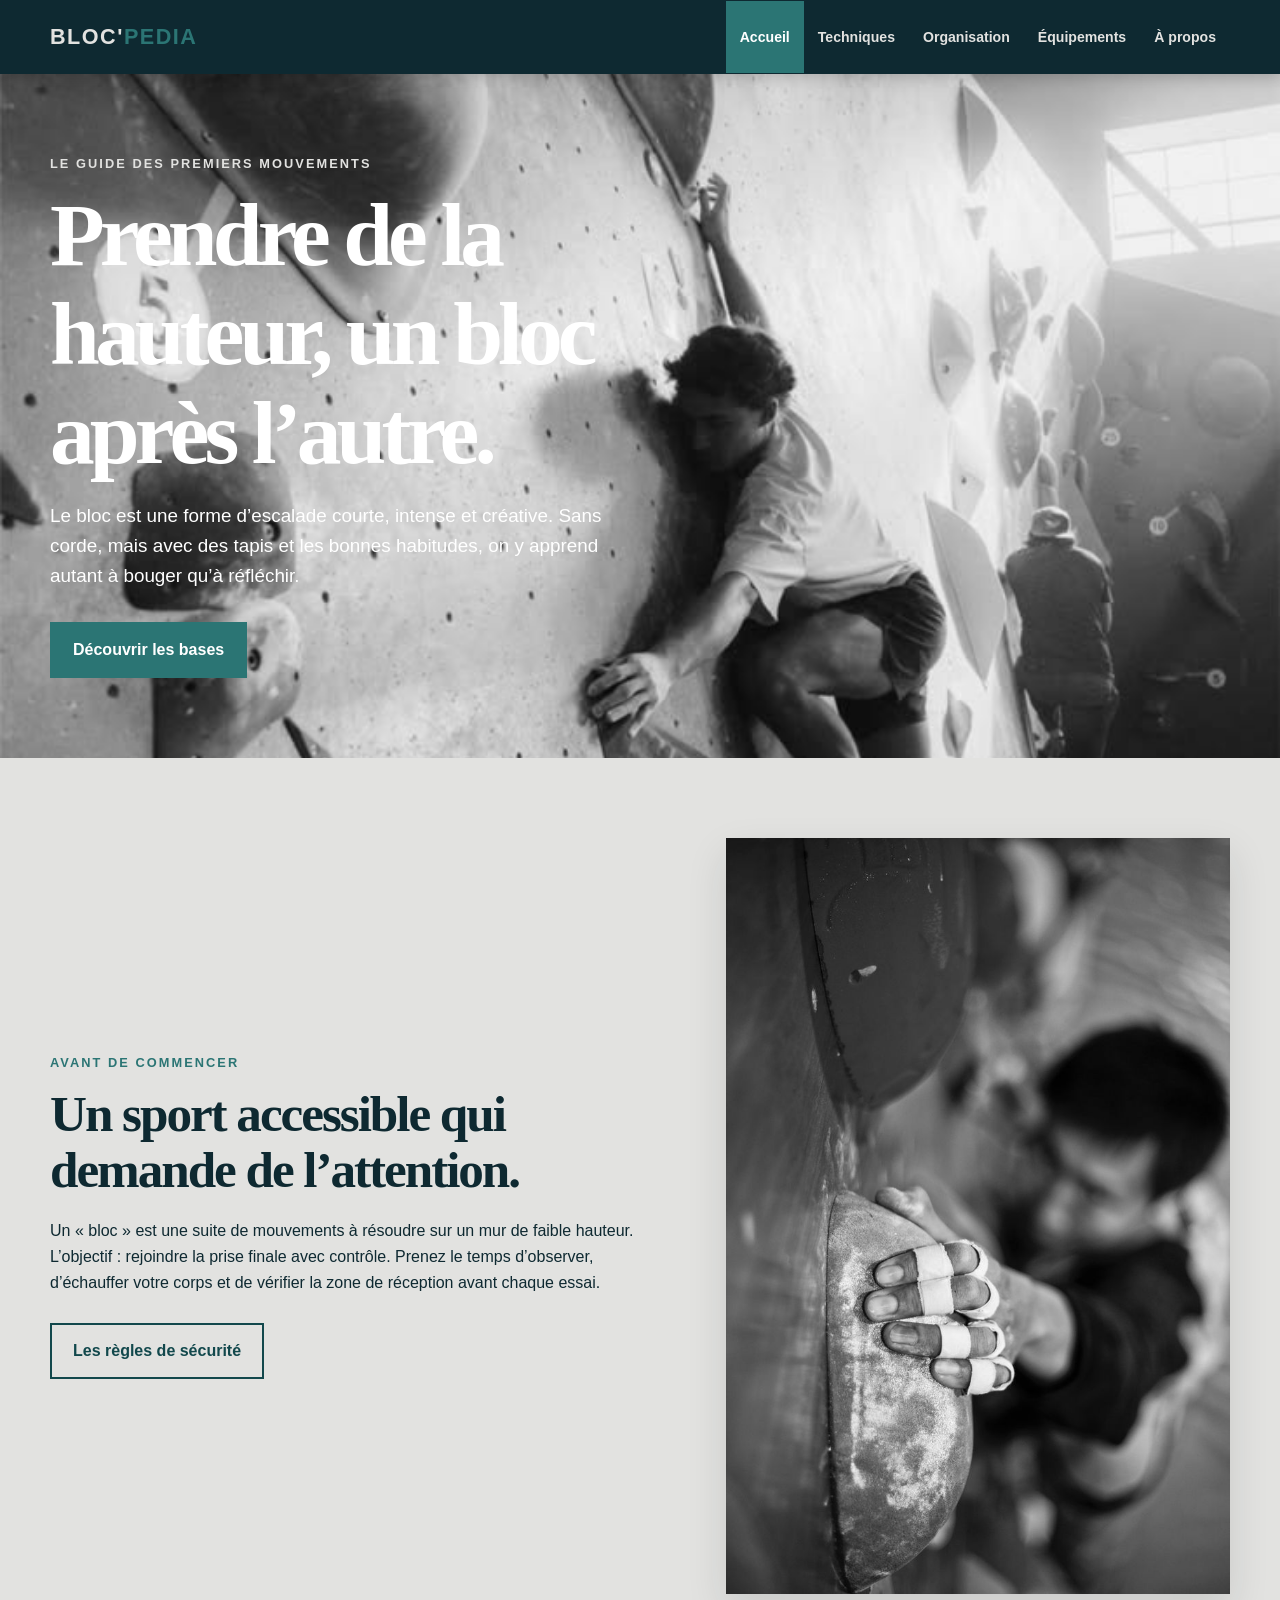
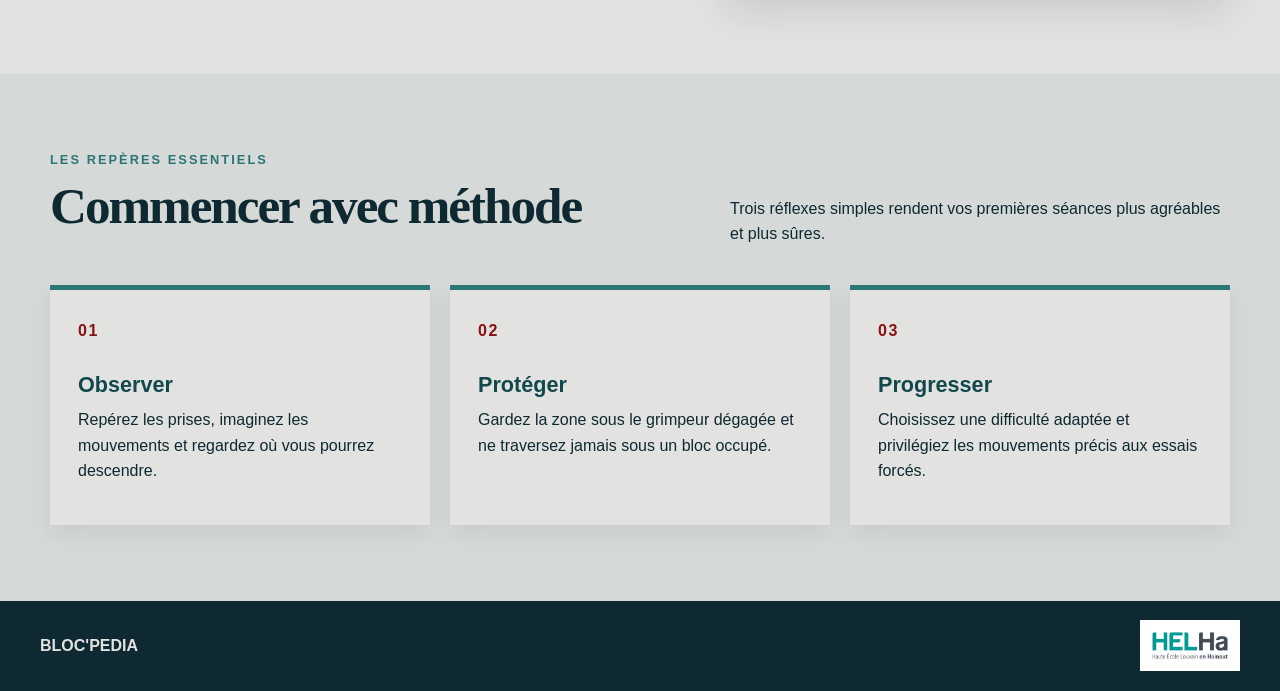
==== index.html @ 834bd55e "Nouveau dossier principal" ====
<!DOCTYPE html>
<html lang="fr">
<head>
    <meta charset="UTF-8">
    <meta name="viewport" content="width=device-width, initial-scale=1.0">
    <link rel="stylesheet" href="style.css">
    <script src="script.js" defer></script>
    <title>BLOC'PEDIA — Accueil</title>
</head>
<body>

    <header class="site-header">
        
        <div class="header-inner">

            <a class="brand" href="index.html">BLOC'<span>PEDIA</span></a>

            <button class="menu-toggle" type="button" aria-label="Ouvrir le menu" aria-expanded="false">Menu</button>

            <nav class="nav" aria-label="Navigation">

                <ul>
                    <li><a href="index.html" aria-current="page">Accueil</a></li>
                    <li><a href="techniques.html">Techniques</a></li>
                    <li><a href="organisation.html">Organisation</a></li>
                    <li><a href="equipements.html">Équipements</a></li>
                    <li><a href="a-propos.html">À propos</a></li>
                </ul>
            </nav>
        </div>
    </header>
    <main>
        <!-- Présentation principale -->
        <section class="hero">
            <div class="hero-content">
                <p class="en-tete">Le guide des premiers mouvements</p>
                <h1>Prendre de la hauteur, un bloc après l’autre.</h1>
                <p>Le bloc est une forme d’escalade courte, intense et créative. Sans corde, mais avec des tapis et les bonnes habitudes, on y apprend autant à bouger qu’à réfléchir.</p>
                <a class="button" href="techniques.html">Découvrir les bases</a>
            </div>
        </section>

        <!-- Introduction -->
        <section class="intro-grid">
            <div>
                <p class="en-tete">Avant de commencer</p>
                <h2>Un sport accessible qui demande de l’attention.</h2>
                <p>Un « bloc » est une suite de mouvements à résoudre sur un mur de faible hauteur. L’objectif : rejoindre la prise finale avec contrôle. Prenez le temps d’observer, d’échauffer votre corps et de vérifier la zone de réception avant chaque essai.</p>
                <a class="button alt" href="a-propos.html#securite">Les règles de sécurité</a>
            </div>
            <div class="image-frame">
                <img src="image/prise.jpg" alt="Prises colorées sur un mur d'escalade">
            </div>
        </section>

        <!-- Repères essentiels -->
        <section class="feature-section">
            <div class="section-heading">
                <div>
                    <p class="en-tete">Les repères essentiels</p>
                    <h2>Commencer avec méthode</h2>
                </div>
                <p>Trois réflexes simples rendent vos premières séances plus agréables et plus sûres.</p>
            </div>

            <div class="cards">
                <article class="card">
                    <span class="card-number">01</span>
                    <h3>Observer</h3>
                    <p>Repérez les prises, imaginez les mouvements et regardez où vous pourrez descendre.</p>
                </article>
                <article class="card">
                    <span class="card-number">02</span>
                    <h3>Protéger</h3>
                    <p>Gardez la zone sous le grimpeur dégagée et ne traversez jamais sous un bloc occupé.</p>
                </article>
                <article class="card">
                    <span class="card-number">03</span>
                    <h3>Progresser</h3>
                    <p>Choisissez une difficulté adaptée et privilégiez les mouvements précis aux essais forcés.</p>
                </article>
            </div>
        </section>
    </main>

    <footer class="footer">
        <div class="footer-interieur">
            <p><strong>BLOC'PEDIA</strong></p>
            <img class="footer-img" src="image/HELHa_logo.jpg">
        </div>
    </footer>
</body>
</html>
---- style.css ----
/* ========================================
   1. VARIABLES
======================================== */

:root {
    --bleu-petrol: #0E2931;
    --vert-canard: #12484C;
    --turquoise: #2B7574;
    --rouge-bordeaux: #861211;
    --gris-perle: #E2E2E0;
    --shadow: 0 16px 38px rgba(25, 31, 35, .12);
}


/* ========================================
   2. RÈGLES GÉNÉRALES
======================================== */

* {
    box-sizing: border-box;
}

html {
    scroll-behavior: smooth;
}

body {
    margin: 0;
    color: var(--bleu-petrol);
    background: var(--gris-perle);
    font: 16px/1.6 Arial, Helvetica, sans-serif;
}

img {
    max-width: 100%;
    display: block;
}

a {
    color: inherit;
}

h1,
h2,
h3 {
    line-height: 1.1;
}


/* ========================================
   3. EN-TÊTE ET NAVIGATION
======================================== */

.site-header {
    position: sticky;
    top: 0;
    z-index: 20;
    color: var(--gris-perle);
    background: var(--bleu-petrol);
    box-shadow: 0 3px 14px rgba(0, 0, 0, .18);
}

.header-inner {
    width: min(1180px, calc(100% - 48px));
    min-height: 74px;
    margin: auto;
    display: flex;
    align-items: center;
    justify-content: space-between;
    gap: 24px;
}

.brand {
    color: var(--gris-perle);
    text-decoration: none;
    font-size: 1.35rem;
    font-weight: 900;
    letter-spacing: .07em;
    white-space: nowrap;
}

.brand span {
    color: var(--turquoise);
}

.menu-toggle {
    display: none;
    color: var(--gris-perle);
    background: transparent;
    border: 1px solid var(--gris-perle);
    border-radius: 6px;
    padding: 8px 12px;
    font: inherit;
}

.nav ul {
    margin: 0;
    padding: 0;
    display: flex;
    list-style: none;
}

.nav a {
    display: block;
    padding: 25px 14px;
    color: var(--gris-perle);
    text-decoration: none;
    font-size: .88rem;
    font-weight: bold;
    transition: background .3s ease;
}

.nav a:hover,
.nav a[aria-current="page"] {
    color: white;
    background: var(--turquoise);
}


/* ========================================
   4. PAGE D'ACCUEIL
======================================== */

.hero {
    min-height: 610px;
    color: white;
    background: url('image/fond mur_bloc.jpg') center 44% / cover;
    display: grid;
    align-items: center;
}

.hero-content {
    width: min(1180px, calc(100% - 48px));
    margin: auto;
    padding: 80px 0;
}

.en-tete {
    margin: 0 0 12px;
    color: var(--turquoise);
    font-size: .8rem;
    font-weight: 800;
    letter-spacing: .16em;
    text-transform: uppercase;
}

.hero .en-tete {
    color: var(--gris-perle);
}

.hero h1 {
    max-width: 700px;
    margin: 0;
    font-family: Georgia, 'Times New Roman', serif;
    font-size: clamp(3rem, 7vw, 6.3rem);
    letter-spacing: -.055em;
}

.hero p:not(.en-tete) {
    max-width: 600px;
    font-size: 1.18rem;
}

.button {
    display: inline-block;
    margin-top: 12px;
    padding: 13px 21px;
    border: 2px solid var(--turquoise);
    background: var(--turquoise);
    color: white;
    text-decoration: none;
    font-weight: 800;
    transition: .2s ease;
}

.button:hover {
    background: transparent;
    transform: translateY(-2px);
}

.button.alt {
    background: transparent;
    color: var(--vert-canard);
    border-color: var(--vert-canard);
}

.button.alt:hover {
    background: var(--vert-canard);
    color: white;
}

.intro-grid {
    width: min(1180px, calc(100% - 48px));
    margin: 80px auto;
    display: grid;
    grid-template-columns: 1.1fr .9fr;
    gap: 60px;
    align-items: center;
}

.intro-grid h2, .section-heading h2, .content h2 {
    margin: 0 0 20px;
    font-family: Georgia, 'Times New Roman', serif;
    font-size: clamp(2.1rem, 4vw, 3.5rem);
    letter-spacing: -.04em;
}

.image-frame {
    min-height: 390px;
    overflow: hidden;
    box-shadow: var(--shadow);
}

.image-frame img {
    width: 100%;
    height: 100%;
    object-fit: cover;
}

.feature-section {
    padding: 76px 0;
    background: #d5d9d7;
}

.section-heading {
    width: min(1180px, calc(100% - 48px));
    margin: 0 auto 30px;
    display: flex;
    align-items: end;
    justify-content: space-between;
    gap: 24px;
}

.section-heading p {
    max-width: 500px;
    margin: 0 0 8px;
}

.cards {
    width: min(1180px, calc(100% - 48px));
    margin: auto;
    display: grid;
    grid-template-columns: repeat(3, 1fr);
    gap: 20px;
}

.card {
    min-height: 240px;
    padding: 28px;
    background: var(--gris-perle);
    border-top: 5px solid var(--turquoise);
    box-shadow: 0 8px 20px rgba(31, 35, 36, .07);
}

.card-number {
    color: var(--rouge-bordeaux);
    font-weight: 900;
    letter-spacing: .1em;
}

.card h3 {
    margin: 30px 0 10px;
    color: var(--vert-canard);
    font-size: 1.35rem;
}

.card p {
    margin: 0;
}


/* ========================================
   5. PAGES SECONDAIRES
======================================== */

.page-intro,
.content {
    width: min(1180px, calc(100% - 48px));
    margin: auto;
}

.page-intro {
    padding: 72px 0 42px;
    text-align: center;
}

.page-intro h1 {
    margin: 0;
    color: var(--bleu-petrol);
    font-family: Georgia, 'Times New Roman', serif;
    font-size: clamp(3rem, 7vw, 5.5rem);
    letter-spacing: -.055em;
}

.content {
    padding-bottom: 80px;
}

.split {
    display: grid;
    grid-template-columns: 1fr 1fr;
    gap: 42px;
    align-items: start;
    margin: 30px 0 70px;
}

.split-media {
    min-height: 420px;
    overflow: hidden;
    box-shadow: var(--shadow);
}

.split-media img {
    width: 100%;
    height: 100%;
    object-fit: cover;
}

.split-text {
    padding: 12px 0;
}

.split-text h2 {
    color: var(--vert-canard);
    font-size: 2.5rem;
}

.notice {
    padding: 22px 24px;
    border-left: 5px solid var(--rouge-bordeaux);
    background: #d5d9d7;
}


/* ========================================
   6. ÉQUIPEMENTS
======================================== */

.equipment-grid {
    display: grid;
    grid-template-columns: repeat(2, 1fr);
    gap: 26px;
}

.equipment-card {
    overflow: hidden;
    background: var(--gris-perle);
    border: 1px solid rgba(18, 72, 76, .2);
    box-shadow: var(--shadow);
}

.equipment-card img {
    width: 100%;
    height: 290px;
    object-fit: cover;
}

.equipment-card div {
    padding: 22px;
}

.equipment-card h2 {
    margin: 0 0 10px;
    color: var(--vert-canard);
    font-size: 1.85rem;
}

.equipment-card p {
    margin: 0;
}


/* ========================================
   7. topic
======================================== */

.tech-grille {
    display: grid;
    grid-template-columns: repeat(2, 1fr);
    gap: 24px;
    margin-bottom: 70px;
}

.tech {
    padding: 30px;
    background: var(--gris-perle);
    border: 2px solid var(--vert-canard);
    border-radius: 8px;
    transition: box-shadow .3s ease;
}

.tech h2 {
    margin: 0 0 20px;
    color: var(--vert-canard);
    font-family: Georgia, 'Times New Roman', serif;
    font-size: 30px;
}

.tech:hover {
    box-shadow: 0 0 50px var(--vert-canard)
}

.tech ul {
    padding-left: 20px;
}


/* ========================================
   8. TABLEAU DES COTATIONS
======================================== */

.graduations {
    width: 100%;
    margin-top: 20px;
    border-collapse: collapse;
    background: var(--gris-perle);
}

.graduations th,
.graduations td {
    padding: 14px;
    text-align: left;
    border-bottom: 1px solid var(--turquoise);
}

.graduations th {
    background: var(--bleu-petrol);
    color: var(--gris-perle);
}

.cotations h2 {
    color: var(--vert-canard);
}


/* ========================================
   9. LIENS EXTERNES ET SÉCURITÉ
======================================== */

.external-list {
    display: grid;
    gap: 18px;
    padding: 0;
    list-style: none;
}

.external-list a {
    display: block;
    padding: 24px;
    border: 1px solid var(--vert-canard);
    background: var(--gris-perle);
    color: var(--vert-canard);
    text-decoration: none;
    font-weight: 800;
    transition: .2s ease;
}

.external-list a:hover {
    color: white;
    background: var(--turquoise);
}

.checklist {
    columns: 2;
    padding-left: 20px;
}

.security-section h2 {
    color: var(--vert-canard);
}


/* ========================================
   10. PIED DE PAGE
======================================== */

.footer {
    color: var(--gris-perle);
    background: var(--bleu-petrol);
}

.footer-interieur {
    width: 1200px;;
    min-height: 90px;
    margin: auto;
    display: flex;
    justify-content: space-between;
    align-items: center;
}

.footer-img {
    width: 100px;

}


/* ========================================
   11. RESPONSIVE : TABLETTES ET MOBILES
======================================== */

@media screen and (max-width: 780px) {
    .header-inner {
        width:35px;
        min-height: 65px;
        flex-wrap: wrap;
        padding: 0;
    }

    .menu-toggle {
        display: block;
    }

    .nav {
        display: none;
        width: 100%;
    }

    .nav.open {
        display: block;
    }

    .nav ul {
        display: block;
        padding-bottom: 10px;
    }

    .nav a {
        padding: 11px;
    }

    .hero {
        min-height: 560px;
    }

    .hero-content, .page-intro, .content, .footer-inner, .intro-grid, .section-heading, .cards {
        width: 1200px;
    }

    .intro-grid, .split, .equipment-grid, .tech-grille, .cards {
        grid-template-columns: 1fr;
        gap: 22px;
    }

    .intro-grid {
        margin: 54px;
    }

    .section-heading {
        display: block;
    }

    .checklist {
        columns: 1;
    }

}
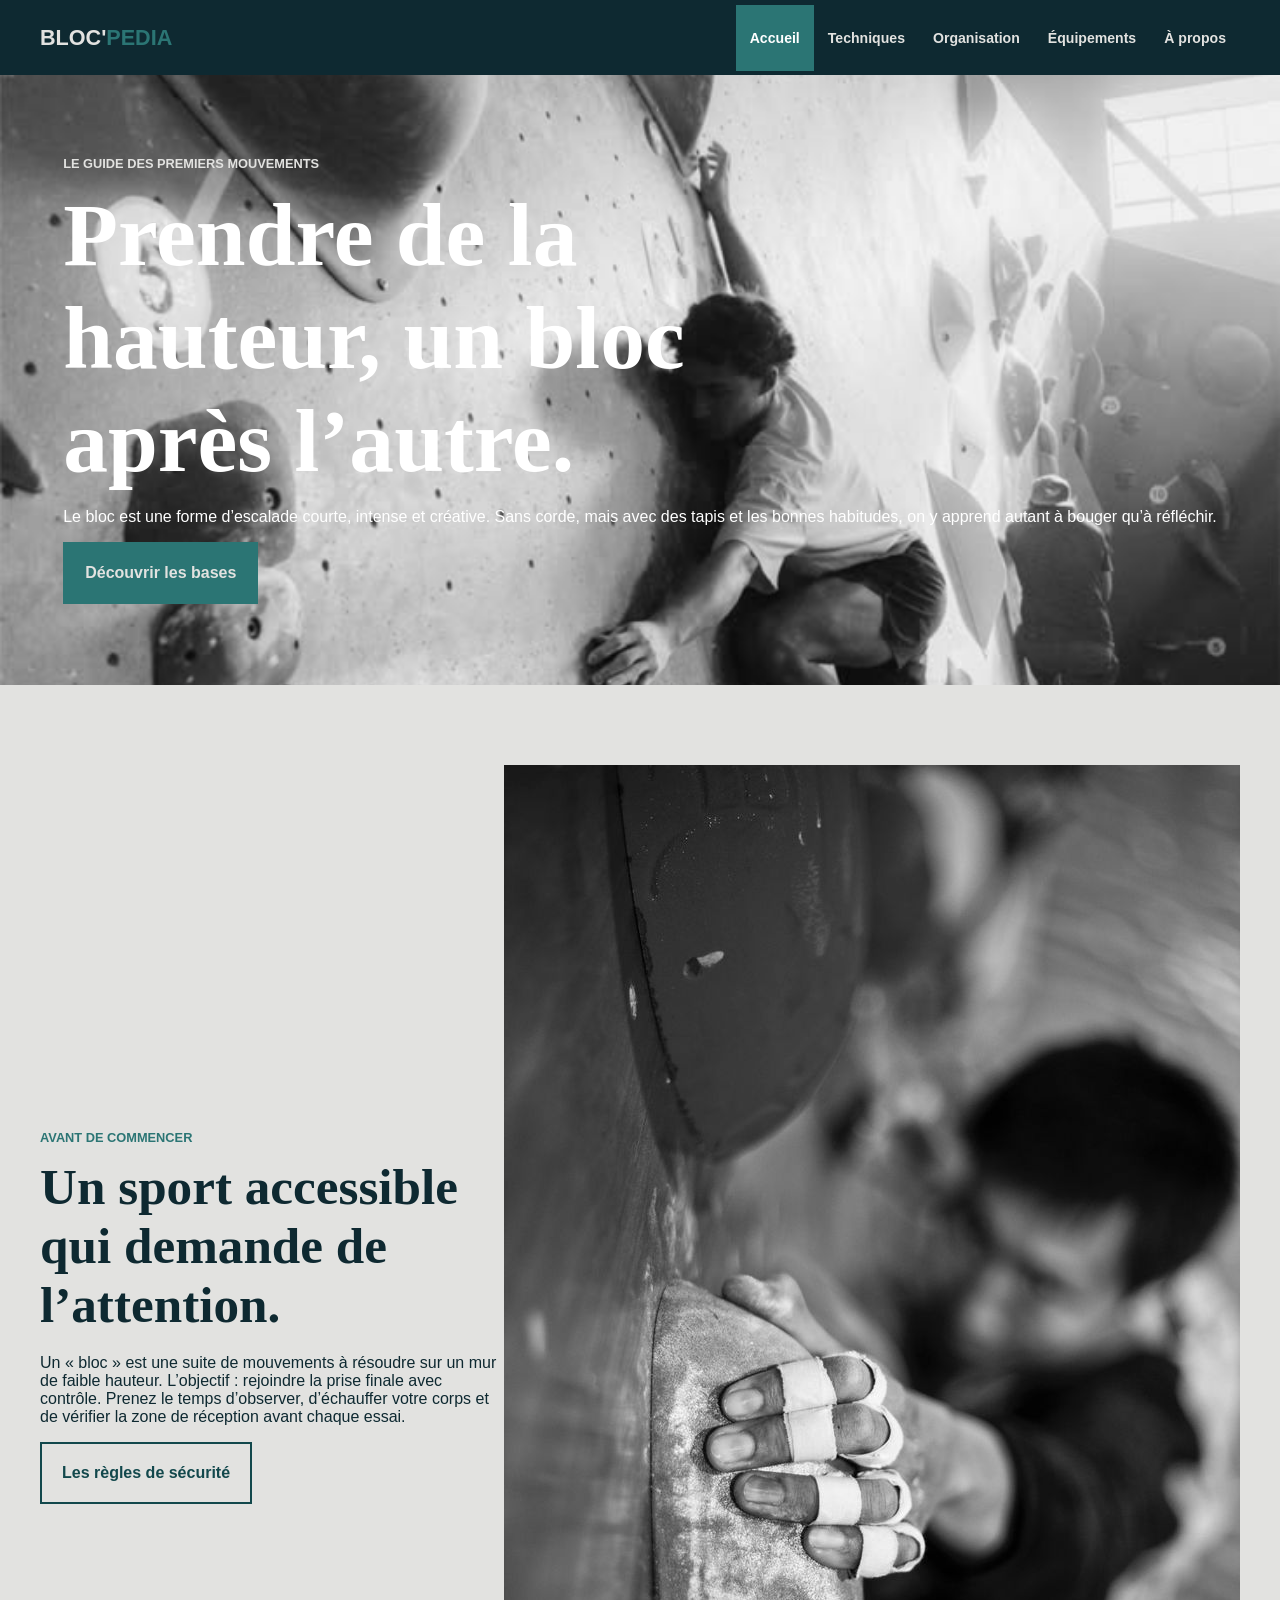
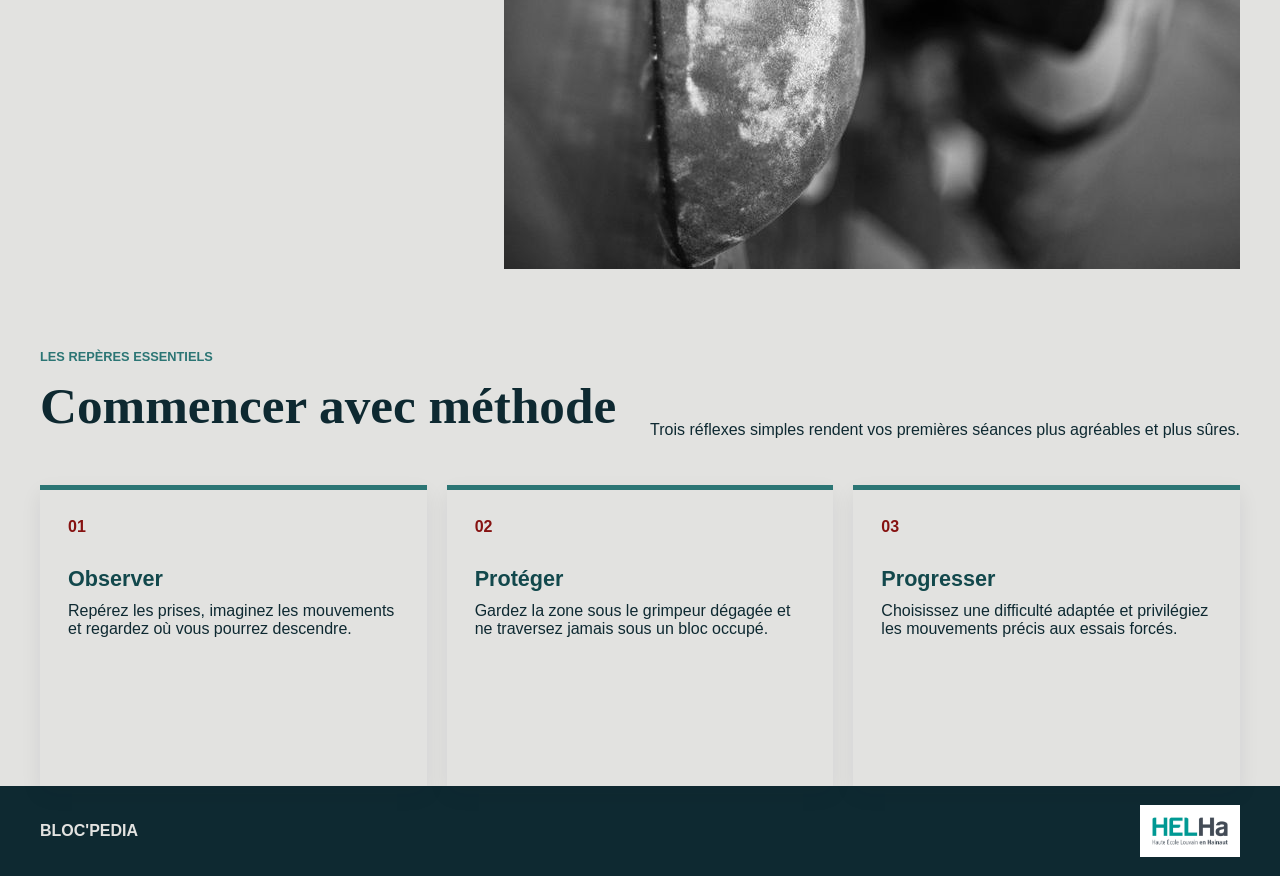
==== commit 6e3e8a2a: "16-11 soir" ====
--- a/index.html
+++ b/index.html
@@ -9,9 +9,9 @@
 </head>
 <body>
 
-    <header class="site-header">
+    <header class="header">
         
-        <div class="header-inner">
+        <div class="header-in">
 
             <a class="brand" href="index.html">BLOC'<span>PEDIA</span></a>
 
@@ -48,13 +48,13 @@
                 <p>Un « bloc » est une suite de mouvements à résoudre sur un mur de faible hauteur. L’objectif : rejoindre la prise finale avec contrôle. Prenez le temps d’observer, d’échauffer votre corps et de vérifier la zone de réception avant chaque essai.</p>
                 <a class="button alt" href="a-propos.html#securite">Les règles de sécurité</a>
             </div>
-            <div class="image-frame">
-                <img src="image/prise.jpg" alt="Prises colorées sur un mur d'escalade">
-            </div>
+
+            <img src="image/prise.jpg" alt="Prises colorées sur un mur d'escalade">
+
         </section>
 
         <!-- Repères essentiels -->
-        <section class="feature-section">
+        <section>
             <div class="section-heading">
                 <div>
                     <p class="en-tete">Les repères essentiels</p>
@@ -84,7 +84,7 @@
     </main>
 
     <footer class="footer">
-        <div class="footer-interieur">
+        <div class="footer-in">
             <p><strong>BLOC'PEDIA</strong></p>
             <img class="footer-img" src="image/HELHa_logo.jpg">
         </div>
--- a/style.css
+++ b/style.css
@@ -15,59 +15,30 @@
 /* ========================================
    2. RÈGLES GÉNÉRALES
 ======================================== */
-
-* {
-    box-sizing: border-box;
-}
-
-html {
-    scroll-behavior: smooth;
-}
-
 body {
     margin: 0;
     color: var(--bleu-petrol);
     background: var(--gris-perle);
-    font: 16px/1.6 Arial, Helvetica, sans-serif;
-}
-
-img {
-    max-width: 100%;
-    display: block;
-}
-
-a {
-    color: inherit;
-}
-
-h1,
-h2,
-h3 {
-    line-height: 1.1;
-}
-
+    font: 16px Arial, Helvetica, sans-serif;
+}
 
 /* ========================================
    3. EN-TÊTE ET NAVIGATION
 ======================================== */
 
-.site-header {
+.header {
+    background: var(--bleu-petrol);
     position: sticky;
     top: 0;
-    z-index: 20;
-    color: var(--gris-perle);
-    background: var(--bleu-petrol);
-    box-shadow: 0 3px 14px rgba(0, 0, 0, .18);
-}
-
-.header-inner {
-    width: min(1180px, calc(100% - 48px));
-    min-height: 74px;
-    margin: auto;
+}
+
+.header-in {
+    max-width: 1200px;
+    margin-inline: auto;
+    min-height: 75px;
     display: flex;
     align-items: center;
     justify-content: space-between;
-    gap: 24px;
 }
 
 .brand {
@@ -75,7 +46,6 @@
     text-decoration: none;
     font-size: 1.35rem;
     font-weight: 900;
-    letter-spacing: .07em;
     white-space: nowrap;
 }
 
@@ -130,7 +100,8 @@
 }
 
 .hero-content {
-    width: min(1180px, calc(100% - 48px));
+    max-width: 1200px;
+    margin-inline: auto;
     margin: auto;
     padding: 80px 0;
 }
@@ -140,7 +111,6 @@
     color: var(--turquoise);
     font-size: .8rem;
     font-weight: 800;
-    letter-spacing: .16em;
     text-transform: uppercase;
 }
 
@@ -153,24 +123,17 @@
     margin: 0;
     font-family: Georgia, 'Times New Roman', serif;
     font-size: clamp(3rem, 7vw, 6.3rem);
-    letter-spacing: -.055em;
-}
-
-.hero p:not(.en-tete) {
-    max-width: 600px;
-    font-size: 1.18rem;
 }
 
 .button {
     display: inline-block;
-    margin-top: 12px;
-    padding: 13px 21px;
+    padding: 20px;
     border: 2px solid var(--turquoise);
     background: var(--turquoise);
-    color: white;
-    text-decoration: none;
+    color: var(--gris-perle);
+    text-decoration: none ;
     font-weight: 800;
-    transition: .2s ease;
+    transition: 0.5s;
 }
 
 .button:hover {
@@ -186,15 +149,14 @@
 
 .button.alt:hover {
     background: var(--vert-canard);
-    color: white;
+    color: var(--gris-perle);
 }
 
 .intro-grid {
-    width: min(1180px, calc(100% - 48px));
+    max-width: 1200px;
     margin: 80px auto;
     display: grid;
-    grid-template-columns: 1.1fr .9fr;
-    gap: 60px;
+    grid-template-columns:auto auto;
     align-items: center;
 }
 
@@ -202,28 +164,11 @@
     margin: 0 0 20px;
     font-family: Georgia, 'Times New Roman', serif;
     font-size: clamp(2.1rem, 4vw, 3.5rem);
-    letter-spacing: -.04em;
-}
-
-.image-frame {
-    min-height: 390px;
-    overflow: hidden;
-    box-shadow: var(--shadow);
-}
-
-.image-frame img {
-    width: 100%;
-    height: 100%;
-    object-fit: cover;
-}
-
-.feature-section {
-    padding: 76px 0;
-    background: #d5d9d7;
 }
 
 .section-heading {
-    width: min(1180px, calc(100% - 48px));
+    max-width: 1200px;
+    margin-inline: auto;
     margin: 0 auto 30px;
     display: flex;
     align-items: end;
@@ -231,13 +176,9 @@
     gap: 24px;
 }
 
-.section-heading p {
-    max-width: 500px;
-    margin: 0 0 8px;
-}
-
 .cards {
-    width: min(1180px, calc(100% - 48px));
+    max-width: 1200px;
+    margin-inline: auto;
     margin: auto;
     display: grid;
     grid-template-columns: repeat(3, 1fr);
@@ -255,7 +196,6 @@
 .card-number {
     color: var(--rouge-bordeaux);
     font-weight: 900;
-    letter-spacing: .1em;
 }
 
 .card h3 {
@@ -273,9 +213,9 @@
    5. PAGES SECONDAIRES
 ======================================== */
 
-.page-intro,
-.content {
-    width: min(1180px, calc(100% - 48px));
+.page-intro, .content {
+    max-width: 1200px;
+    margin-inline: auto;
     margin: auto;
 }
 
@@ -289,7 +229,6 @@
     color: var(--bleu-petrol);
     font-family: Georgia, 'Times New Roman', serif;
     font-size: clamp(3rem, 7vw, 5.5rem);
-    letter-spacing: -.055em;
 }
 
 .content {
@@ -374,7 +313,7 @@
    7. topic
 ======================================== */
 
-.tech-grille {
+.tech-grid {
     display: grid;
     grid-template-columns: repeat(2, 1fr);
     gap: 24px;
@@ -437,14 +376,14 @@
    9. LIENS EXTERNES ET SÉCURITÉ
 ======================================== */
 
-.external-list {
+.externe-list {
     display: grid;
     gap: 18px;
     padding: 0;
     list-style: none;
 }
 
-.external-list a {
+.externe-list a {
     display: block;
     padding: 24px;
     border: 1px solid var(--vert-canard);
@@ -455,7 +394,7 @@
     transition: .2s ease;
 }
 
-.external-list a:hover {
+.externe-list a:hover {
     color: white;
     background: var(--turquoise);
 }
@@ -479,7 +418,7 @@
     background: var(--bleu-petrol);
 }
 
-.footer-interieur {
+.footer-in {
     width: 1200px;;
     min-height: 90px;
     margin: auto;
@@ -499,7 +438,7 @@
 ======================================== */
 
 @media screen and (max-width: 780px) {
-    .header-inner {
+    .header-in {
         width:35px;
         min-height: 65px;
         flex-wrap: wrap;
@@ -536,7 +475,7 @@
         width: 1200px;
     }
 
-    .intro-grid, .split, .equipment-grid, .tech-grille, .cards {
+    .intro-grid, .split, .equipment-grid, .tech-grid, .cards {
         grid-template-columns: 1fr;
         gap: 22px;
     }
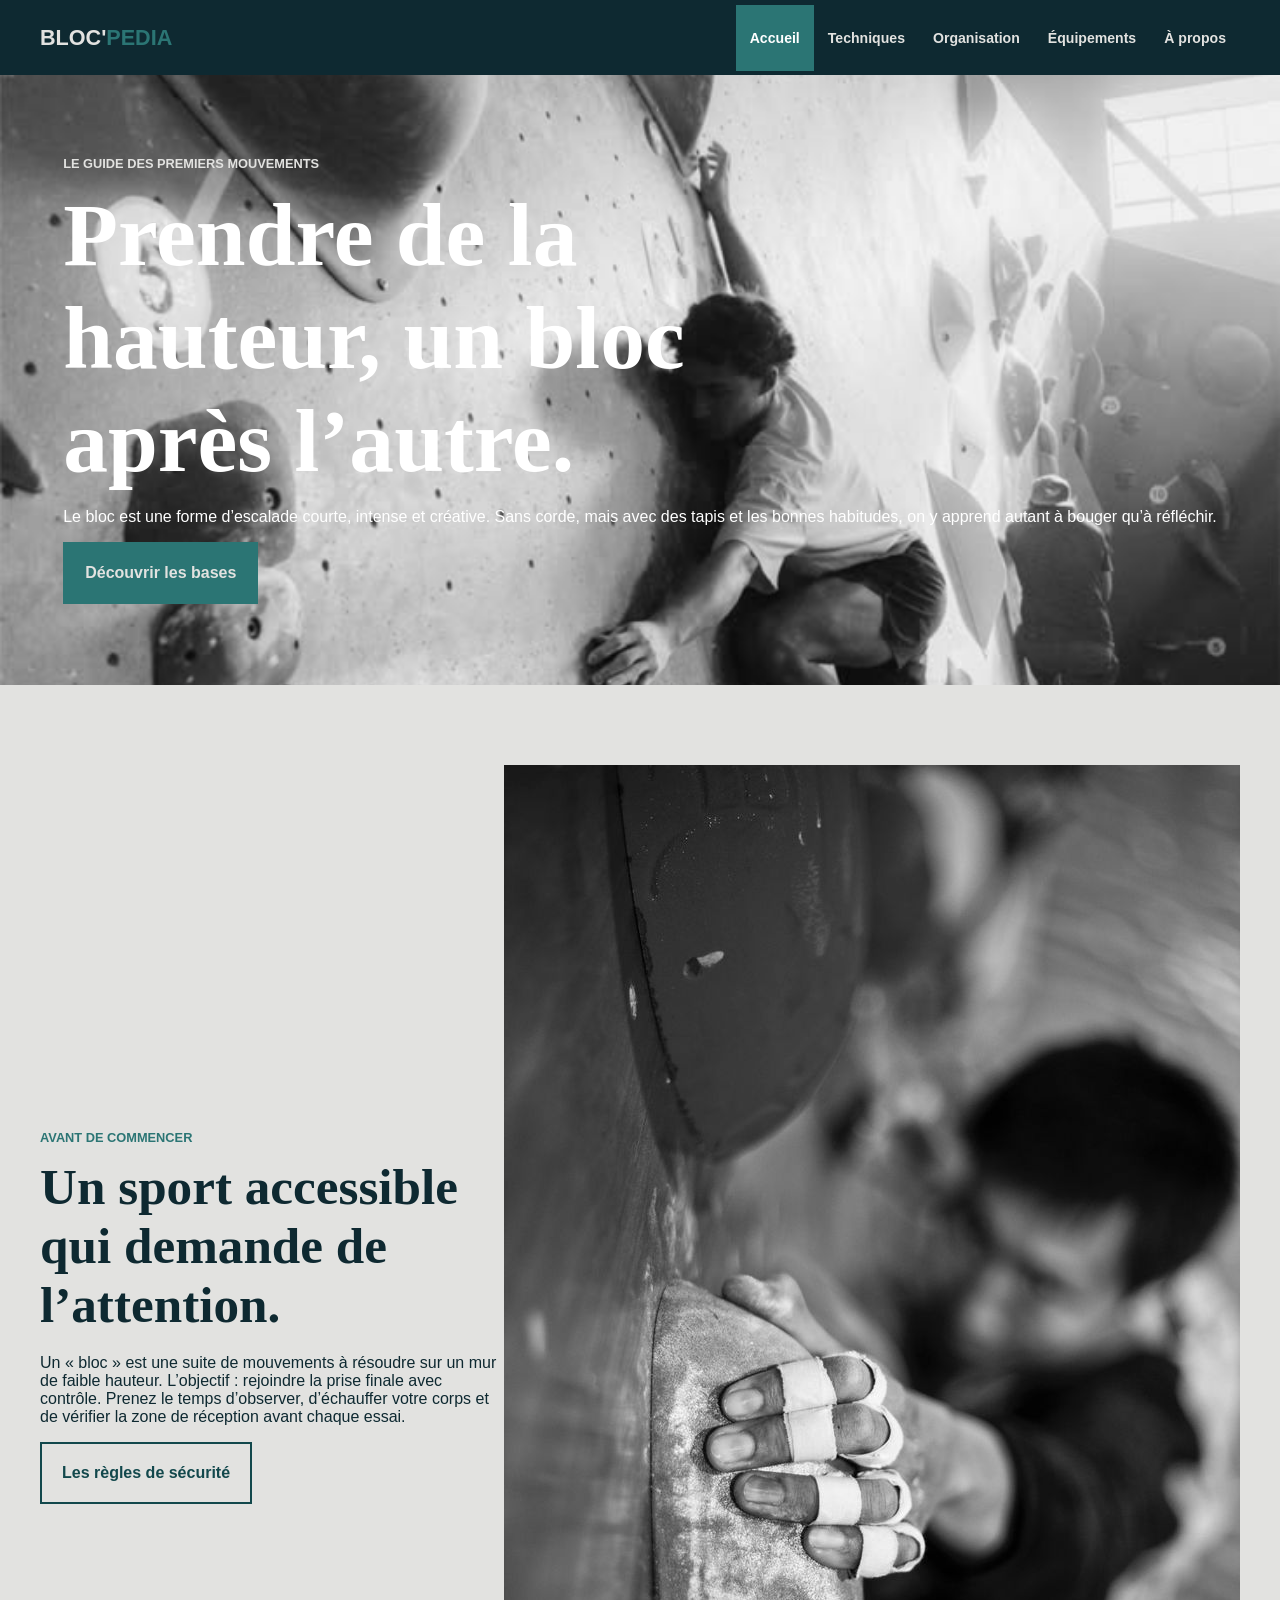
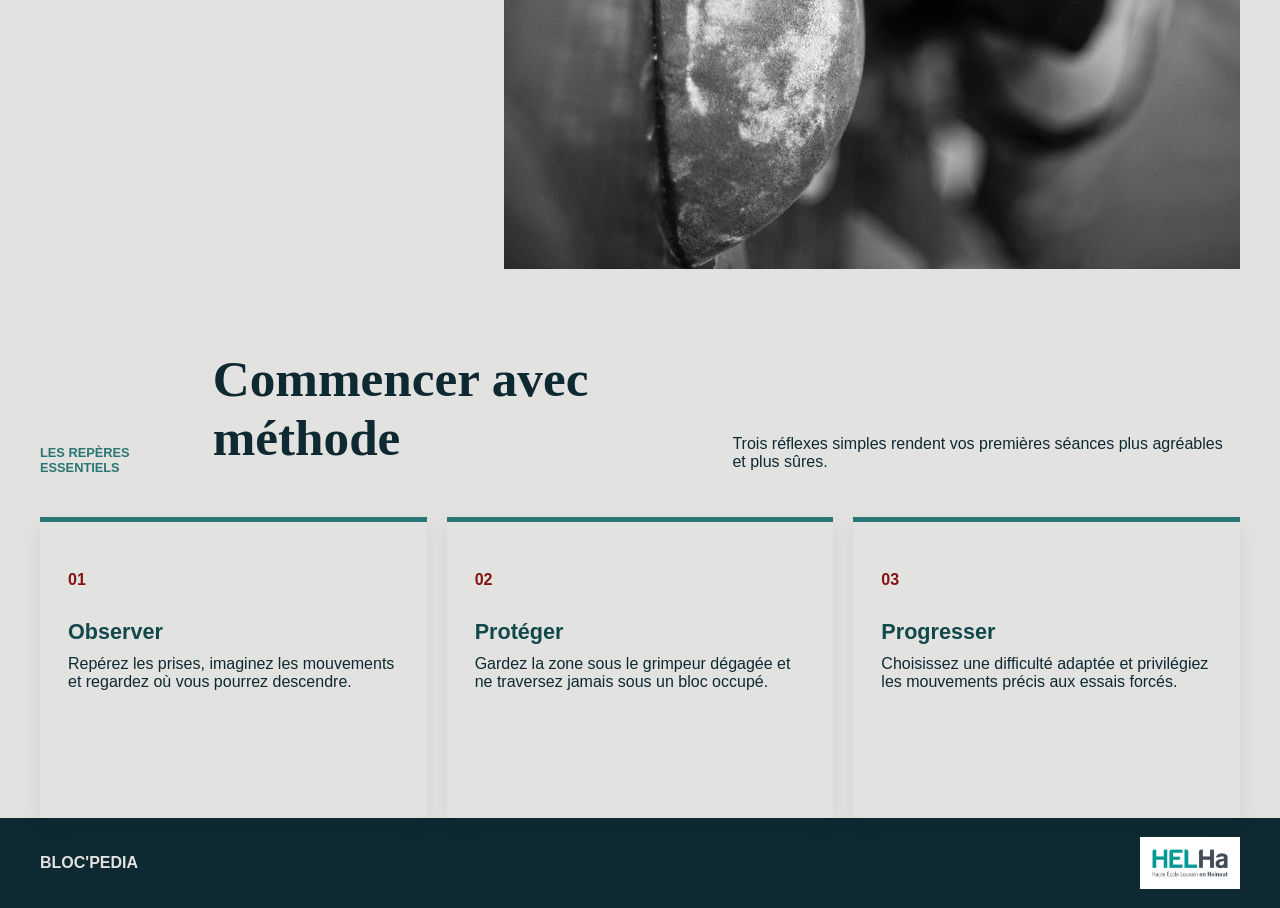
==== commit 86e6b866: "17/11 soir" ====
--- a/index.html
+++ b/index.html
@@ -7,6 +7,7 @@
     <script src="script.js" defer></script>
     <title>BLOC'PEDIA — Accueil</title>
 </head>
+
 <body>
 
     <header class="header">
@@ -29,8 +30,7 @@
             </nav>
         </div>
     </header>
-    <main>
-        <!-- Présentation principale -->
+
         <section class="hero">
             <div class="hero-content">
                 <p class="en-tete">Le guide des premiers mouvements</p>
@@ -40,7 +40,6 @@
             </div>
         </section>
 
-        <!-- Introduction -->
         <section class="intro-grid">
             <div>
                 <p class="en-tete">Avant de commencer</p>
@@ -50,38 +49,40 @@
             </div>
 
             <img src="image/prise.jpg" alt="Prises colorées sur un mur d'escalade">
-
         </section>
 
-        <!-- Repères essentiels -->
+
         <section>
             <div class="section-heading">
-                <div>
                     <p class="en-tete">Les repères essentiels</p>
-                    <h2>Commencer avec méthode</h2>
-                </div>
+                    <h2>Commencer avec méthode</h2>          
                 <p>Trois réflexes simples rendent vos premières séances plus agréables et plus sûres.</p>
             </div>
 
+
             <div class="cards">
+
                 <article class="card">
-                    <span class="card-number">01</span>
+                    <h4 class="card-number">01</h4>
                     <h3>Observer</h3>
                     <p>Repérez les prises, imaginez les mouvements et regardez où vous pourrez descendre.</p>
                 </article>
+
                 <article class="card">
-                    <span class="card-number">02</span>
+                    <h4 class="card-number">02</h4>
                     <h3>Protéger</h3>
                     <p>Gardez la zone sous le grimpeur dégagée et ne traversez jamais sous un bloc occupé.</p>
                 </article>
+
                 <article class="card">
-                    <span class="card-number">03</span>
+                    <h4 class="card-number">03</h4>
                     <h3>Progresser</h3>
                     <p>Choisissez une difficulté adaptée et privilégiez les mouvements précis aux essais forcés.</p>
                 </article>
+                
             </div>
         </section>
-    </main>
+
 
     <footer class="footer">
         <div class="footer-in">
--- a/style.css
+++ b/style.css
@@ -1,6 +1,3 @@
-/* ========================================
-   1. VARIABLES
-======================================== */
 
 :root {
     --bleu-petrol: #0E2931;
@@ -11,10 +8,8 @@
     --shadow: 0 16px 38px rgba(25, 31, 35, .12);
 }
 
-
-/* ========================================
-   2. RÈGLES GÉNÉRALES
-======================================== */
+/* RÈGLES GÉNÉRALES */
+
 body {
     margin: 0;
     color: var(--bleu-petrol);
@@ -22,20 +17,18 @@
     font: 16px Arial, Helvetica, sans-serif;
 }
 
-/* ========================================
-   3. EN-TÊTE ET NAVIGATION
-======================================== */
+/* EN-TÊTE ET NAVIGATION */
 
 .header {
-    background: var(--bleu-petrol);
     position: sticky;
     top: 0;
+    background: var(--bleu-petrol);
 }
 
 .header-in {
     max-width: 1200px;
-    margin-inline: auto;
     min-height: 75px;
+    margin: auto;
     display: flex;
     align-items: center;
     justify-content: space-between;
@@ -44,7 +37,7 @@
 .brand {
     color: var(--gris-perle);
     text-decoration: none;
-    font-size: 1.35rem;
+    font-size: 21.6px;
     font-weight: 900;
     white-space: nowrap;
 }
@@ -55,18 +48,18 @@
 
 .menu-toggle {
     display: none;
-    color: var(--gris-perle);
-    background: transparent;
+    padding: 8px 12px;
     border: 1px solid var(--gris-perle);
     border-radius: 6px;
-    padding: 8px 12px;
+    color: var(--gris-perle);
+    background: transparent;
     font: inherit;
 }
 
 .nav ul {
+    display: flex;
     margin: 0;
     padding: 0;
-    display: flex;
     list-style: none;
 }
 
@@ -75,7 +68,7 @@
     padding: 25px 14px;
     color: var(--gris-perle);
     text-decoration: none;
-    font-size: .88rem;
+    font-size: 14.08px;
     font-weight: bold;
     transition: background .3s ease;
 }
@@ -86,22 +79,18 @@
     background: var(--turquoise);
 }
 
-
-/* ========================================
-   4. PAGE D'ACCUEIL
-======================================== */
+/* PAGE D'ACCUEIL */
 
 .hero {
     min-height: 610px;
+    display: grid;
+    align-items: center;
     color: white;
     background: url('image/fond mur_bloc.jpg') center 44% / cover;
-    display: grid;
-    align-items: center;
 }
 
 .hero-content {
     max-width: 1200px;
-    margin-inline: auto;
     margin: auto;
     padding: 80px 0;
 }
@@ -109,7 +98,7 @@
 .en-tete {
     margin: 0 0 12px;
     color: var(--turquoise);
-    font-size: .8rem;
+    font-size: 12.8px;
     font-weight: 800;
     text-transform: uppercase;
 }
@@ -122,18 +111,18 @@
     max-width: 700px;
     margin: 0;
     font-family: Georgia, 'Times New Roman', serif;
-    font-size: clamp(3rem, 7vw, 6.3rem);
+    font-size: clamp(48px, 7vw, 100.8px);
 }
 
 .button {
     display: inline-block;
     padding: 20px;
     border: 2px solid var(--turquoise);
+    color: var(--gris-perle);
     background: var(--turquoise);
-    color: var(--gris-perle);
-    text-decoration: none ;
+    text-decoration: none;
     font-weight: 800;
-    transition: 0.5s;
+    transition: .5s;
 }
 
 .button:hover {
@@ -142,33 +131,34 @@
 }
 
 .button.alt {
+    color: var(--vert-canard);
     background: transparent;
-    color: var(--vert-canard);
     border-color: var(--vert-canard);
 }
 
 .button.alt:hover {
+    color: var(--gris-perle);
     background: var(--vert-canard);
-    color: var(--gris-perle);
 }
 
 .intro-grid {
     max-width: 1200px;
     margin: 80px auto;
     display: grid;
-    grid-template-columns:auto auto;
+    grid-template-columns: auto auto;
     align-items: center;
 }
 
-.intro-grid h2, .section-heading h2, .content h2 {
+.intro-grid h2,
+.section-heading h2,
+.content h2 {
     margin: 0 0 20px;
     font-family: Georgia, 'Times New Roman', serif;
-    font-size: clamp(2.1rem, 4vw, 3.5rem);
+    font-size: clamp(33.6px, 4vw, 56px);
 }
 
 .section-heading {
     max-width: 1200px;
-    margin-inline: auto;
     margin: 0 auto 30px;
     display: flex;
     align-items: end;
@@ -178,7 +168,6 @@
 
 .cards {
     max-width: 1200px;
-    margin-inline: auto;
     margin: auto;
     display: grid;
     grid-template-columns: repeat(3, 1fr);
@@ -188,8 +177,8 @@
 .card {
     min-height: 240px;
     padding: 28px;
-    background: var(--gris-perle);
     border-top: 5px solid var(--turquoise);
+    background: var(--gris-perle);
     box-shadow: 0 8px 20px rgba(31, 35, 36, .07);
 }
 
@@ -201,21 +190,18 @@
 .card h3 {
     margin: 30px 0 10px;
     color: var(--vert-canard);
-    font-size: 1.35rem;
+    font-size: 21.6px;
 }
 
 .card p {
     margin: 0;
 }
 
-
-/* ========================================
-   5. PAGES SECONDAIRES
-======================================== */
-
-.page-intro, .content {
-    max-width: 1200px;
-    margin-inline: auto;
+/* PAGES SECONDAIRES */
+
+.page-intro,
+.content {
+    max-width: 1200px;
     margin: auto;
 }
 
@@ -228,7 +214,7 @@
     margin: 0;
     color: var(--bleu-petrol);
     font-family: Georgia, 'Times New Roman', serif;
-    font-size: clamp(3rem, 7vw, 5.5rem);
+    font-size: clamp(48px, 7vw, 88px);
 }
 
 .content {
@@ -261,7 +247,7 @@
 
 .split-text h2 {
     color: var(--vert-canard);
-    font-size: 2.5rem;
+    font-size: 40px;
 }
 
 .notice {
@@ -270,10 +256,7 @@
     background: #d5d9d7;
 }
 
-
-/* ========================================
-   6. ÉQUIPEMENTS
-======================================== */
+/* ÉQUIPEMENTS */
 
 .equipment-grid {
     display: grid;
@@ -283,8 +266,8 @@
 
 .equipment-card {
     overflow: hidden;
-    background: var(--gris-perle);
     border: 1px solid rgba(18, 72, 76, .2);
+    background: var(--gris-perle);
     box-shadow: var(--shadow);
 }
 
@@ -301,17 +284,14 @@
 .equipment-card h2 {
     margin: 0 0 10px;
     color: var(--vert-canard);
-    font-size: 1.85rem;
+    font-size: 29.6px;
 }
 
 .equipment-card p {
     margin: 0;
 }
 
-
-/* ========================================
-   7. topic
-======================================== */
+/* TECHNIQUES */
 
 .tech-grid {
     display: grid;
@@ -322,9 +302,9 @@
 
 .tech {
     padding: 30px;
-    background: var(--gris-perle);
     border: 2px solid var(--vert-canard);
     border-radius: 8px;
+    background: var(--gris-perle);
     transition: box-shadow .3s ease;
 }
 
@@ -336,17 +316,14 @@
 }
 
 .tech:hover {
-    box-shadow: 0 0 50px var(--vert-canard)
+    box-shadow: 0 0 50px var(--vert-canard);
 }
 
 .tech ul {
     padding-left: 20px;
 }
 
-
-/* ========================================
-   8. TABLEAU DES COTATIONS
-======================================== */
+/* TABLEAU DES COTATIONS */
 
 .graduations {
     width: 100%;
@@ -358,23 +335,21 @@
 .graduations th,
 .graduations td {
     padding: 14px;
+    border-bottom: 1px solid var(--turquoise);
     text-align: left;
-    border-bottom: 1px solid var(--turquoise);
 }
 
 .graduations th {
+    color: var(--gris-perle);
     background: var(--bleu-petrol);
-    color: var(--gris-perle);
-}
-
-.cotations h2 {
-    color: var(--vert-canard);
-}
-
-
-/* ========================================
-   9. LIENS EXTERNES ET SÉCURITÉ
-======================================== */
+}
+
+.cotations h2,
+.security-section h2 {
+    color: var(--vert-canard);
+}
+
+/* LIENS EXTERNES ET SÉCURITÉ */
 
 .externe-list {
     display: grid;
@@ -387,8 +362,8 @@
     display: block;
     padding: 24px;
     border: 1px solid var(--vert-canard);
-    background: var(--gris-perle);
-    color: var(--vert-canard);
+    color: var(--vert-canard);
+    background: var(--gris-perle);
     text-decoration: none;
     font-weight: 800;
     transition: .2s ease;
@@ -404,14 +379,7 @@
     padding-left: 20px;
 }
 
-.security-section h2 {
-    color: var(--vert-canard);
-}
-
-
-/* ========================================
-   10. PIED DE PAGE
-======================================== */
+/* PIED DE PAGE */
 
 .footer {
     color: var(--gris-perle);
@@ -419,27 +387,23 @@
 }
 
 .footer-in {
-    width: 1200px;;
+    width: 1200px;
     min-height: 90px;
     margin: auto;
     display: flex;
+    align-items: center;
     justify-content: space-between;
-    align-items: center;
 }
 
 .footer-img {
     width: 100px;
-
-}
-
-
-/* ========================================
-   11. RESPONSIVE : TABLETTES ET MOBILES
-======================================== */
+}
+
+/* RESPONSIVE */
 
 @media screen and (max-width: 780px) {
     .header-in {
-        width:35px;
+        width: 35px;
         min-height: 65px;
         flex-wrap: wrap;
         padding: 0;
@@ -471,11 +435,21 @@
         min-height: 560px;
     }
 
-    .hero-content, .page-intro, .content, .footer-inner, .intro-grid, .section-heading, .cards {
+    .hero-content,
+    .page-intro,
+    .content,
+    .footer-inner,
+    .intro-grid,
+    .section-heading,
+    .cards {
         width: 1200px;
     }
 
-    .intro-grid, .split, .equipment-grid, .tech-grid, .cards {
+    .intro-grid,
+    .split,
+    .equipment-grid,
+    .tech-grid,
+    .cards {
         grid-template-columns: 1fr;
         gap: 22px;
     }
@@ -491,5 +465,4 @@
     .checklist {
         columns: 1;
     }
-
-}
+}
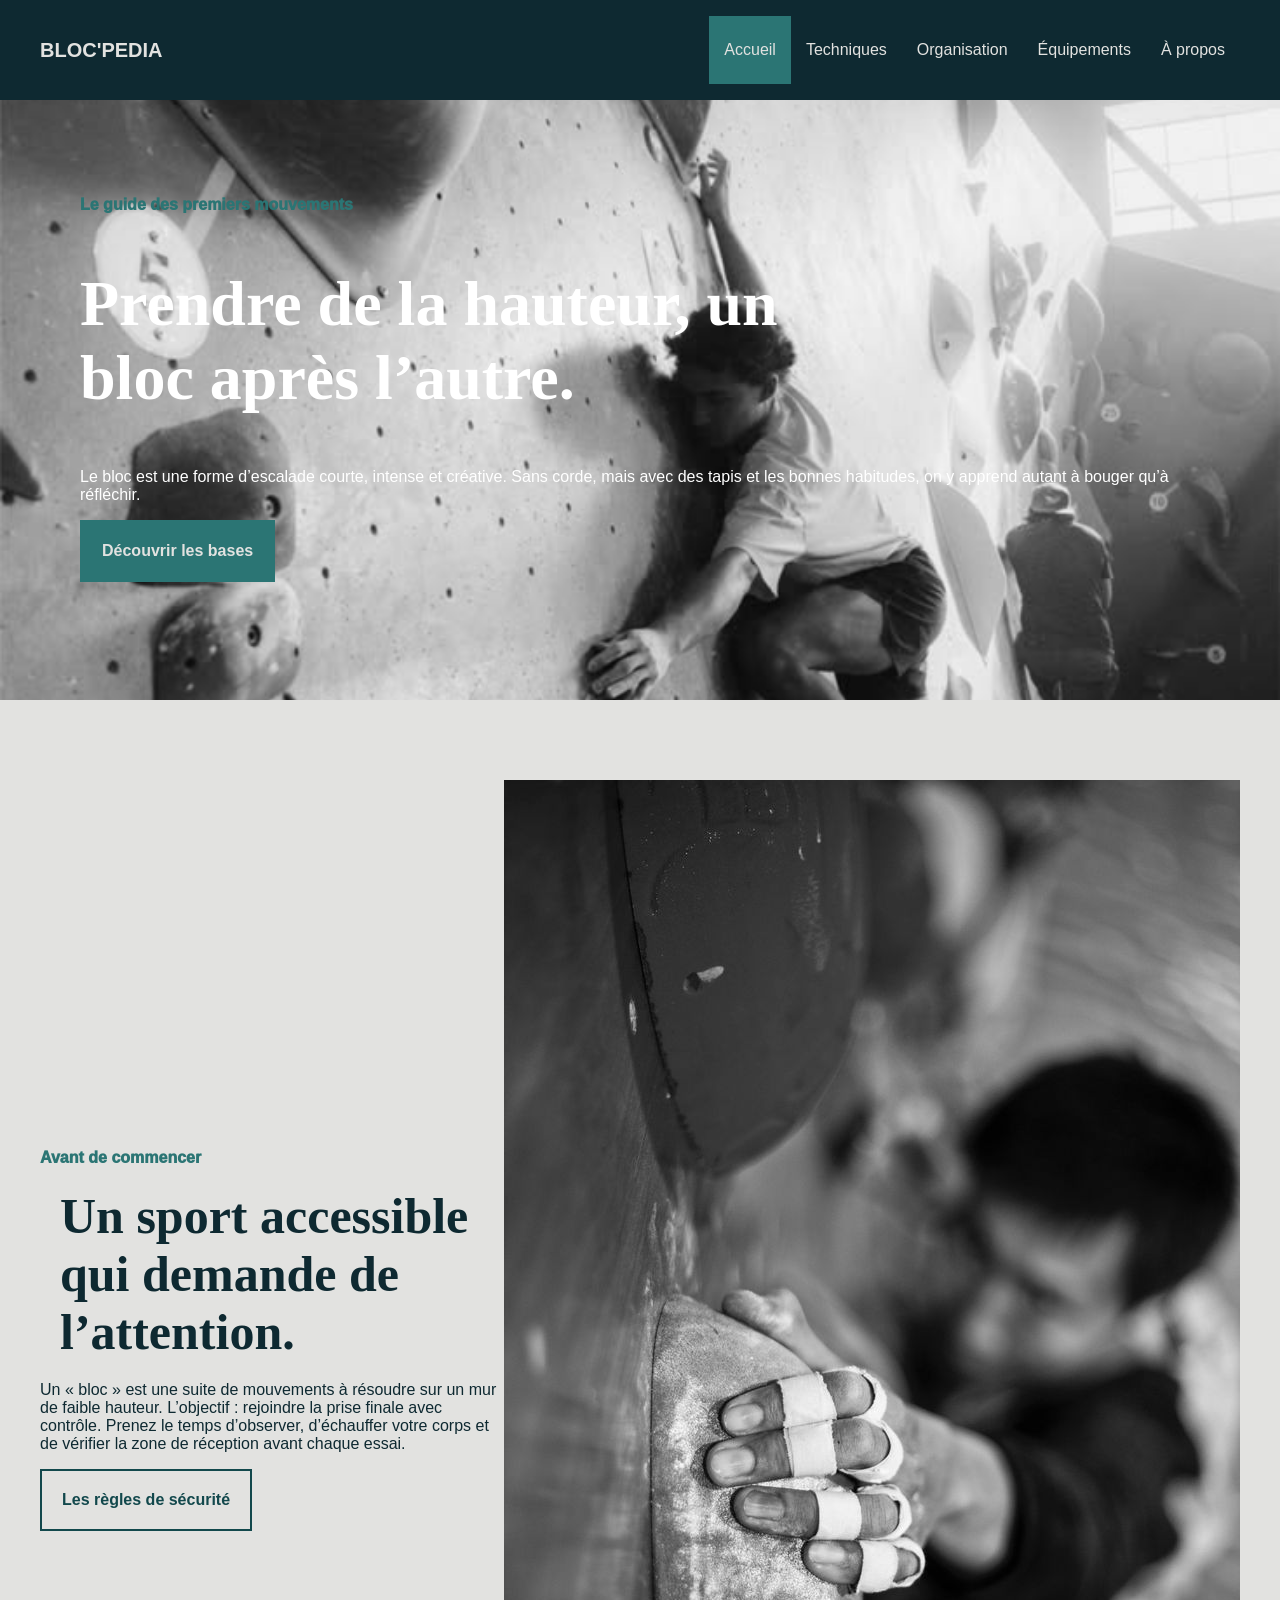
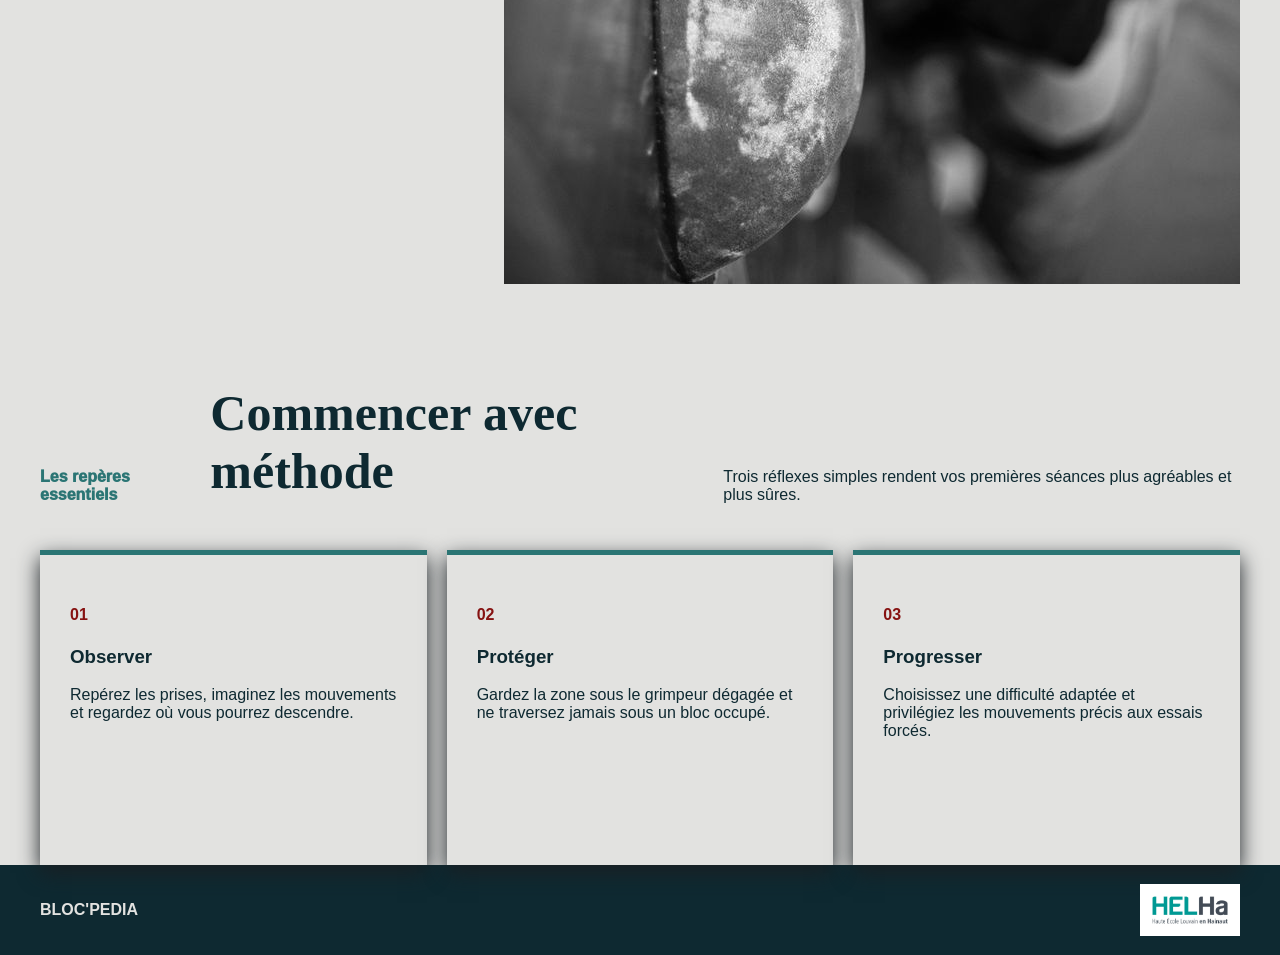
==== commit 703d80f2: "opti" ====
--- a/index.html
+++ b/index.html
@@ -16,7 +16,7 @@
 
             <a class="brand" href="index.html">BLOC'<span>PEDIA</span></a>
 
-            <button class="menu-toggle" type="button" aria-label="Ouvrir le menu" aria-expanded="false">Menu</button>
+            <button class="menu-toggle" type="button">Menu</button>
 
             <nav class="nav" aria-label="Navigation">
 
--- a/style.css
+++ b/style.css
@@ -5,11 +5,10 @@
     --turquoise: #2B7574;
     --rouge-bordeaux: #861211;
     --gris-perle: #E2E2E0;
-    --shadow: 0 16px 38px rgba(25, 31, 35, .12);
+    --shadow: #191F23;
 }
 
 /* RÈGLES GÉNÉRALES */
-
 body {
     margin: 0;
     color: var(--bleu-petrol);
@@ -18,7 +17,6 @@
 }
 
 /* EN-TÊTE ET NAVIGATION */
-
 .header {
     position: sticky;
     top: 0;
@@ -37,20 +35,16 @@
 .brand {
     color: var(--gris-perle);
     text-decoration: none;
-    font-size: 21.6px;
+    font-size: 20px;
     font-weight: 900;
     white-space: nowrap;
-}
-
-.brand span {
-    color: var(--turquoise);
 }
 
 .menu-toggle {
     display: none;
     padding: 8px 12px;
     border: 1px solid var(--gris-perle);
-    border-radius: 6px;
+    border-radius: 5px;
     color: var(--gris-perle);
     background: transparent;
     font: inherit;
@@ -58,60 +52,43 @@
 
 .nav ul {
     display: flex;
-    margin: 0;
-    padding: 0;
     list-style: none;
 }
 
 .nav a {
     display: block;
-    padding: 25px 14px;
+    padding: 25px 15px;
     color: var(--gris-perle);
     text-decoration: none;
-    font-size: 14.08px;
-    font-weight: bold;
-    transition: background .3s ease;
-}
-
-.nav a:hover,
-.nav a[aria-current="page"] {
+}
+
+.nav a:hover, .nav a[aria-current="page"] {
+    background: var(--turquoise);
+}
+
+/*PAGE D'ACCUEIL*/
+.hero {
+    min-height: 600px;
     color: white;
-    background: var(--turquoise);
-}
-
-/* PAGE D'ACCUEIL */
-
-.hero {
-    min-height: 610px;
-    display: grid;
-    align-items: center;
-    color: white;
-    background: url('image/fond mur_bloc.jpg') center 44% / cover;
+    background: url('image/fond mur_bloc.jpg') center 45% / cover;
 }
 
 .hero-content {
     max-width: 1200px;
     margin: auto;
-    padding: 80px 0;
+    padding: 80px;
 }
 
 .en-tete {
-    margin: 0 0 12px;
     color: var(--turquoise);
-    font-size: 12.8px;
-    font-weight: 800;
-    text-transform: uppercase;
-}
-
-.hero .en-tete {
-    color: var(--gris-perle);
+    font-weight: 1000;
+
 }
 
 .hero h1 {
     max-width: 700px;
-    margin: 0;
     font-family: Georgia, 'Times New Roman', serif;
-    font-size: clamp(48px, 7vw, 100.8px);
+    font-size: clamp(50px, 5vw, 100px);
 }
 
 .button {
@@ -127,7 +104,6 @@
 
 .button:hover {
     background: transparent;
-    transform: translateY(-2px);
 }
 
 .button.alt {
@@ -149,12 +125,10 @@
     align-items: center;
 }
 
-.intro-grid h2,
-.section-heading h2,
-.content h2 {
-    margin: 0 0 20px;
+.intro-grid h2, .section-heading h2, .content h2 {
+    margin: 20px;
     font-family: Georgia, 'Times New Roman', serif;
-    font-size: clamp(33.6px, 4vw, 56px);
+    font-size: clamp(30px, 5vw, 50px);
 }
 
 .section-heading {
@@ -163,7 +137,6 @@
     display: flex;
     align-items: end;
     justify-content: space-between;
-    gap: 24px;
 }
 
 .cards {
@@ -175,26 +148,16 @@
 }
 
 .card {
-    min-height: 240px;
-    padding: 28px;
+    min-height: 250px;
+    padding: 30px;
     border-top: 5px solid var(--turquoise);
     background: var(--gris-perle);
-    box-shadow: 0 8px 20px rgba(31, 35, 36, .07);
+    box-shadow: 0 8px 20px var(--shadow);
 }
 
 .card-number {
     color: var(--rouge-bordeaux);
     font-weight: 900;
-}
-
-.card h3 {
-    margin: 30px 0 10px;
-    color: var(--vert-canard);
-    font-size: 21.6px;
-}
-
-.card p {
-    margin: 0;
 }
 
 /* PAGES SECONDAIRES */
@@ -266,7 +229,6 @@
 
 .equipment-card {
     overflow: hidden;
-    border: 1px solid rgba(18, 72, 76, .2);
     background: var(--gris-perle);
     box-shadow: var(--shadow);
 }
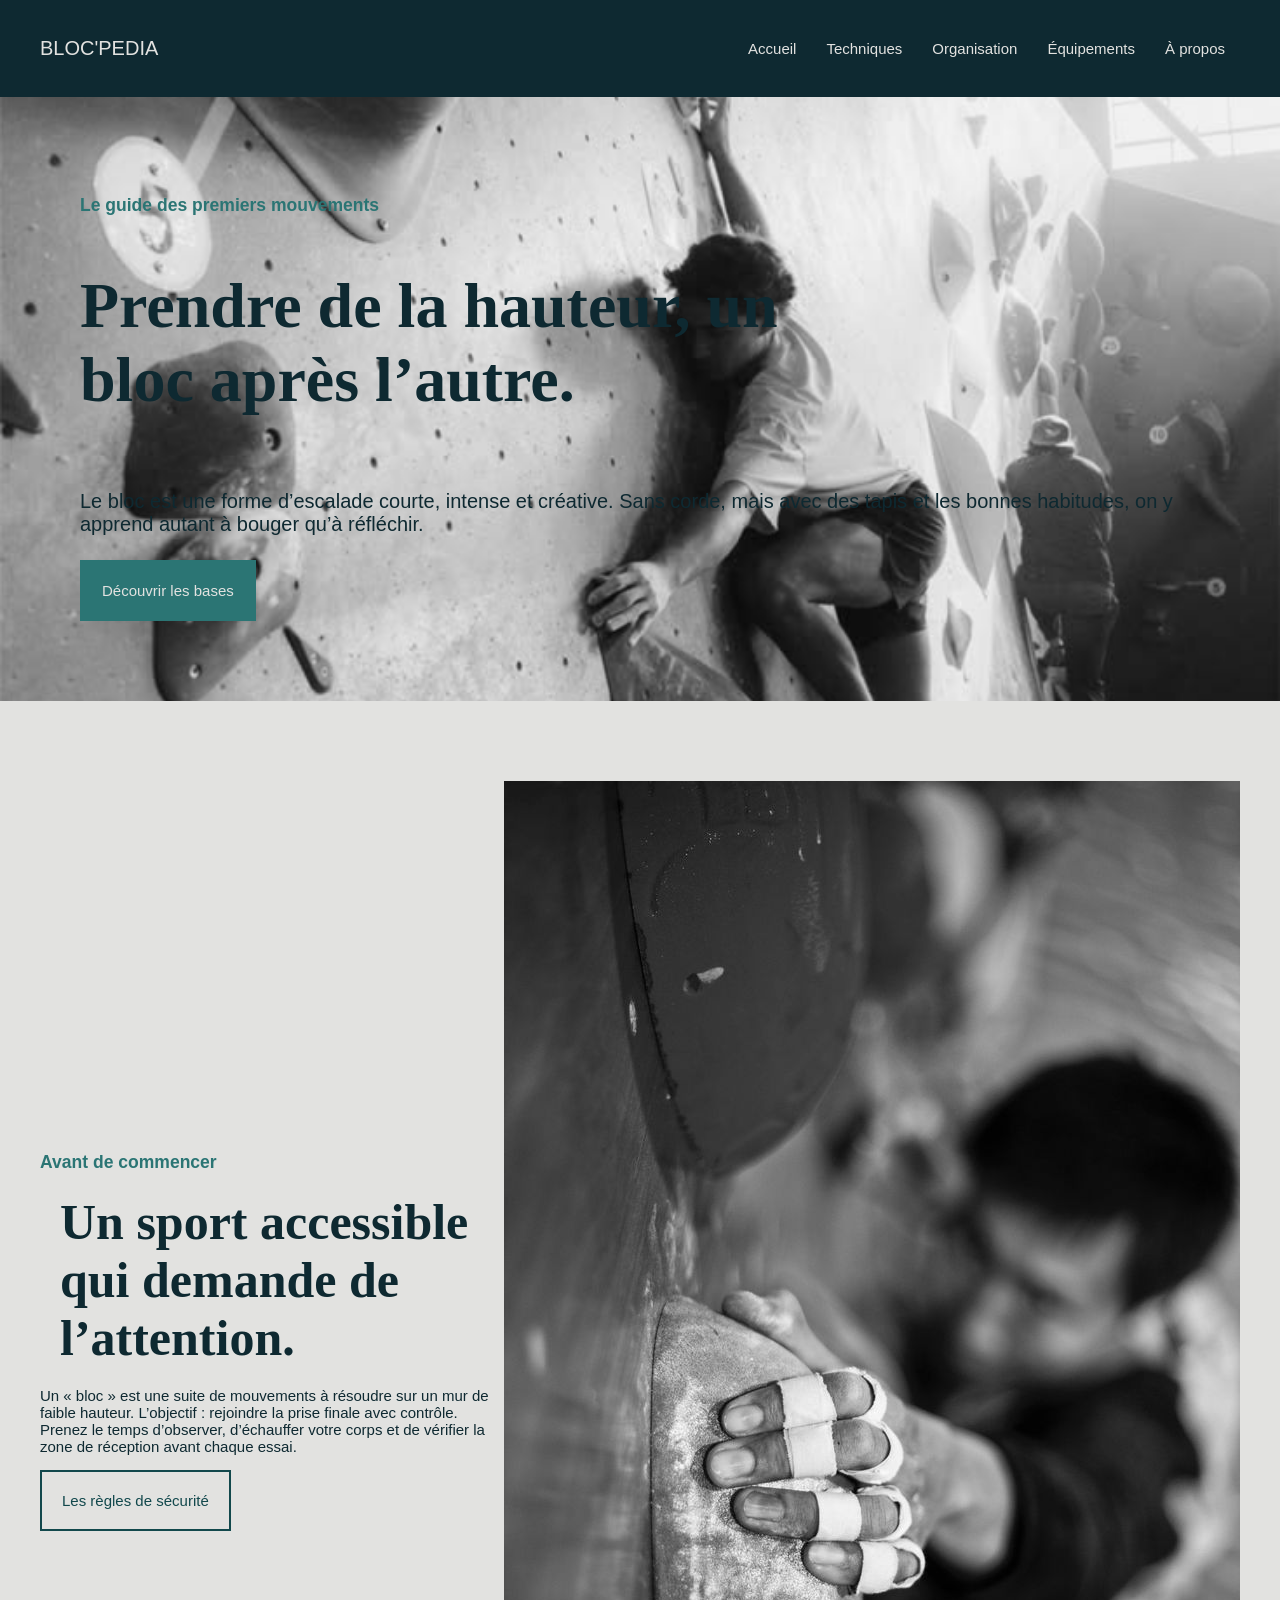
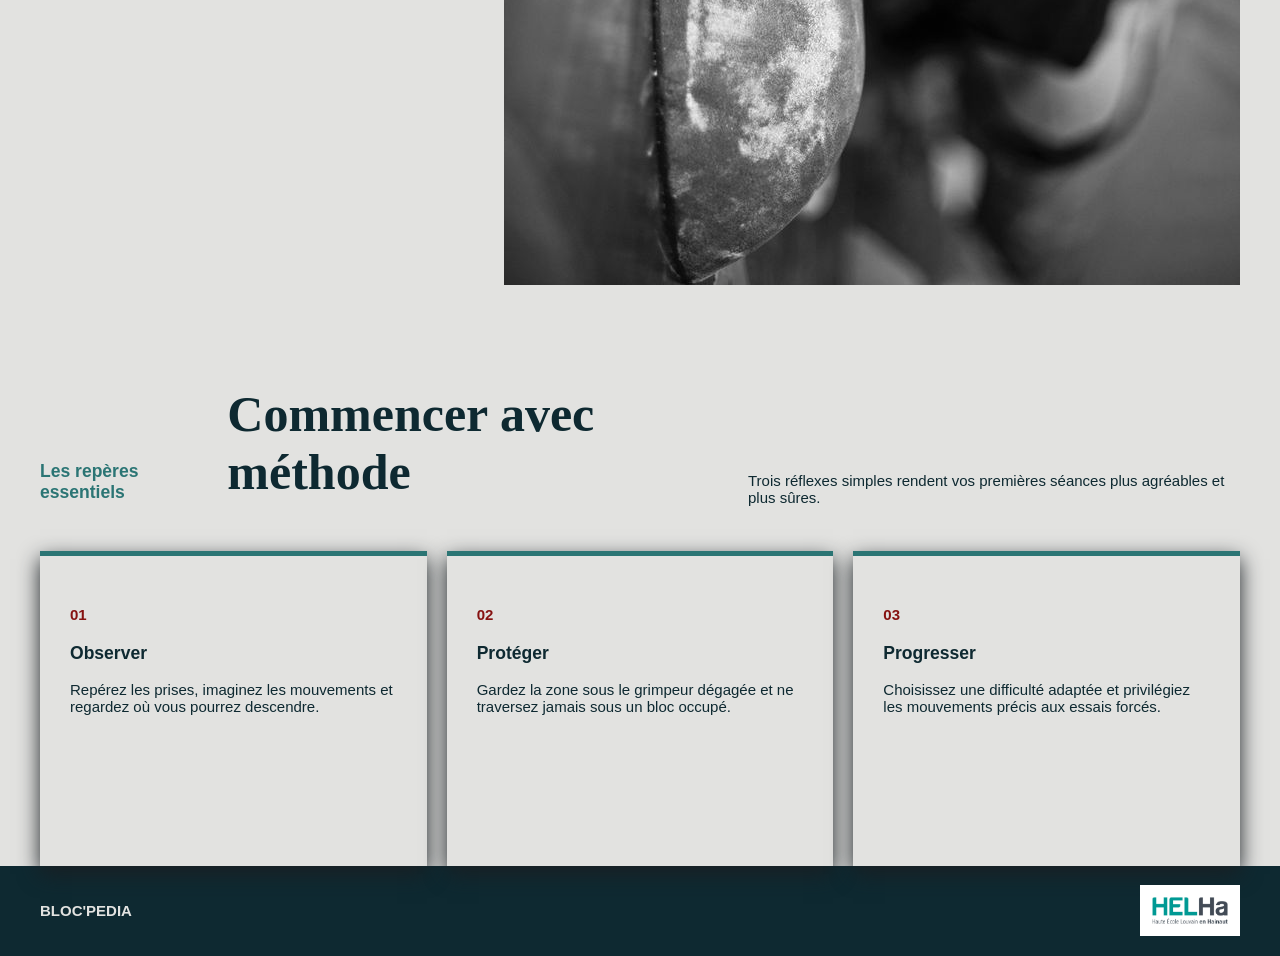
==== commit d3c1a974: "optiV2" ====
--- a/index.html
+++ b/index.html
@@ -10,16 +10,12 @@
 
 <body>
 
+
     <header class="header">
-        
         <div class="header-in">
-
             <a class="brand" href="index.html">BLOC'<span>PEDIA</span></a>
-
             <button class="menu-toggle" type="button">Menu</button>
-
             <nav class="nav" aria-label="Navigation">
-
                 <ul>
                     <li><a href="index.html" aria-current="page">Accueil</a></li>
                     <li><a href="techniques.html">Techniques</a></li>
@@ -31,9 +27,10 @@
         </div>
     </header>
 
+
         <section class="hero">
             <div class="hero-content">
-                <p class="en-tete">Le guide des premiers mouvements</p>
+                <h3 class="en-tete">Le guide des premiers mouvements</h3>
                 <h1>Prendre de la hauteur, un bloc après l’autre.</h1>
                 <p>Le bloc est une forme d’escalade courte, intense et créative. Sans corde, mais avec des tapis et les bonnes habitudes, on y apprend autant à bouger qu’à réfléchir.</p>
                 <a class="button" href="techniques.html">Découvrir les bases</a>
@@ -42,26 +39,23 @@
 
         <section class="intro-grid">
             <div>
-                <p class="en-tete">Avant de commencer</p>
+                <h3 class="en-tete">Avant de commencer</h3>
                 <h2>Un sport accessible qui demande de l’attention.</h2>
                 <p>Un « bloc » est une suite de mouvements à résoudre sur un mur de faible hauteur. L’objectif : rejoindre la prise finale avec contrôle. Prenez le temps d’observer, d’échauffer votre corps et de vérifier la zone de réception avant chaque essai.</p>
                 <a class="button alt" href="a-propos.html#securite">Les règles de sécurité</a>
             </div>
-
             <img src="image/prise.jpg" alt="Prises colorées sur un mur d'escalade">
         </section>
 
 
-        <section>
             <div class="section-heading">
-                    <p class="en-tete">Les repères essentiels</p>
+                    <h3 class="en-tete">Les repères essentiels</h3>
                     <h2>Commencer avec méthode</h2>          
                 <p>Trois réflexes simples rendent vos premières séances plus agréables et plus sûres.</p>
             </div>
 
 
             <div class="cards">
-
                 <article class="card">
                     <h4 class="card-number">01</h4>
                     <h3>Observer</h3>
@@ -79,9 +73,7 @@
                     <h3>Progresser</h3>
                     <p>Choisissez une difficulté adaptée et privilégiez les mouvements précis aux essais forcés.</p>
                 </article>
-                
             </div>
-        </section>
 
 
     <footer class="footer">
@@ -91,4 +83,4 @@
         </div>
     </footer>
 </body>
-</html>
+</html>
--- a/style.css
+++ b/style.css
@@ -1,4 +1,4 @@
-
+/*VARIABLES*/
 :root {
     --bleu-petrol: #0E2931;
     --vert-canard: #12484C;
@@ -8,15 +8,15 @@
     --shadow: #191F23;
 }
 
-/* RÈGLES GÉNÉRALES */
+/*RÈGLES GÉNÉRALES*/
 body {
     margin: 0;
     color: var(--bleu-petrol);
     background: var(--gris-perle);
-    font: 16px Arial, Helvetica, sans-serif;
-}
-
-/* EN-TÊTE ET NAVIGATION */
+    font: 15px Arial, Helvetica, sans-serif;
+}
+
+/*EN-TÊTE ET NAVIGATION*/
 .header {
     position: sticky;
     top: 0;
@@ -36,7 +36,7 @@
     color: var(--gris-perle);
     text-decoration: none;
     font-size: 20px;
-    font-weight: 900;
+    font-weight: 900px;
     white-space: nowrap;
 }
 
@@ -47,7 +47,6 @@
     border-radius: 5px;
     color: var(--gris-perle);
     background: transparent;
-    font: inherit;
 }
 
 .nav ul {
@@ -62,15 +61,13 @@
     text-decoration: none;
 }
 
-.nav a:hover, .nav a[aria-current="page"] {
+.nav a:hover, .nav a [aria-current="page"] {
     background: var(--turquoise);
 }
 
 /*PAGE D'ACCUEIL*/
 .hero {
-    min-height: 600px;
-    color: white;
-    background: url('image/fond mur_bloc.jpg') center 45% / cover;
+    background: url('image/fond mur_bloc.jpg') center 50% / cover;
 }
 
 .hero-content {
@@ -81,14 +78,20 @@
 
 .en-tete {
     color: var(--turquoise);
-    font-weight: 1000;
+    font-weight: 1000px;
 
 }
 
 .hero h1 {
     max-width: 700px;
     font-family: Georgia, 'Times New Roman', serif;
-    font-size: clamp(50px, 5vw, 100px);
+    font-size: clamp(50px, 5vw, 90px);
+}
+
+.hero p {
+    font-size: 20px;
+    height: 50px;
+    display: inline-block;
 }
 
 .button {
@@ -98,7 +101,6 @@
     color: var(--gris-perle);
     background: var(--turquoise);
     text-decoration: none;
-    font-weight: 800;
     transition: .5s;
 }
 
@@ -157,13 +159,11 @@
 
 .card-number {
     color: var(--rouge-bordeaux);
-    font-weight: 900;
-}
-
-/* PAGES SECONDAIRES */
-
-.page-intro,
-.content {
+    font-weight: 900px;
+}
+
+/*PAGES SECONDAIRES*/
+.page-intro, .content {
     max-width: 1200px;
     margin: auto;
 }
@@ -177,7 +177,7 @@
     margin: 0;
     color: var(--bleu-petrol);
     font-family: Georgia, 'Times New Roman', serif;
-    font-size: clamp(48px, 7vw, 88px);
+    font-size: clamp(50px, 7vw, 100px);
 }
 
 .content {
@@ -187,13 +187,13 @@
 .split {
     display: grid;
     grid-template-columns: 1fr 1fr;
-    gap: 42px;
+    gap: 40px;
     align-items: start;
     margin: 30px 0 70px;
 }
 
 .split-media {
-    min-height: 420px;
+    min-height: 400px;
     overflow: hidden;
     box-shadow: var(--shadow);
 }
@@ -214,13 +214,12 @@
 }
 
 .notice {
-    padding: 22px 24px;
+    padding: 20px 25px;
     border-left: 5px solid var(--rouge-bordeaux);
     background: #d5d9d7;
 }
 
-/* ÉQUIPEMENTS */
-
+/*ÉQUIPEMENTS*/
 .equipment-grid {
     display: grid;
     grid-template-columns: repeat(2, 1fr);
@@ -235,37 +234,36 @@
 
 .equipment-card img {
     width: 100%;
-    height: 290px;
+    height: 300px;
     object-fit: cover;
 }
 
 .equipment-card div {
-    padding: 22px;
+    padding: 25px;
 }
 
 .equipment-card h2 {
     margin: 0 0 10px;
     color: var(--vert-canard);
-    font-size: 29.6px;
+    font-size: 30px;
 }
 
 .equipment-card p {
     margin: 0;
 }
 
-/* TECHNIQUES */
-
+/*TECHNIQUES*/
 .tech-grid {
     display: grid;
     grid-template-columns: repeat(2, 1fr);
-    gap: 24px;
+    gap: 25px;
     margin-bottom: 70px;
 }
 
 .tech {
     padding: 30px;
     border: 2px solid var(--vert-canard);
-    border-radius: 8px;
+    border-radius: 10px;
     background: var(--gris-perle);
     transition: box-shadow .3s ease;
 }
@@ -285,8 +283,7 @@
     padding-left: 20px;
 }
 
-/* TABLEAU DES COTATIONS */
-
+/*TABLEAU DES COTATIONS*/
 .graduations {
     width: 100%;
     margin-top: 20px;
@@ -294,9 +291,8 @@
     background: var(--gris-perle);
 }
 
-.graduations th,
-.graduations td {
-    padding: 14px;
+.graduations th, .graduations td {
+    padding: 15px;
     border-bottom: 1px solid var(--turquoise);
     text-align: left;
 }
@@ -315,19 +311,19 @@
 
 .externe-list {
     display: grid;
-    gap: 18px;
+    gap: 20px;
     padding: 0;
     list-style: none;
 }
 
 .externe-list a {
     display: block;
-    padding: 24px;
+    padding: 25px;
     border: 1px solid var(--vert-canard);
     color: var(--vert-canard);
     background: var(--gris-perle);
     text-decoration: none;
-    font-weight: 800;
+    font-weight: 800px;
     transition: .2s ease;
 }
 
@@ -341,8 +337,7 @@
     padding-left: 20px;
 }
 
-/* PIED DE PAGE */
-
+/*PIED DE PAGE*/
 .footer {
     color: var(--gris-perle);
     background: var(--bleu-petrol);
@@ -361,8 +356,7 @@
     width: 100px;
 }
 
-/* RESPONSIVE */
-
+/*RESPONSIVE*/
 @media screen and (max-width: 780px) {
     .header-in {
         width: 35px;
@@ -390,30 +384,20 @@
     }
 
     .nav a {
-        padding: 11px;
+        padding: 10px;
     }
 
     .hero {
-        min-height: 560px;
-    }
-
-    .hero-content,
-    .page-intro,
-    .content,
-    .footer-inner,
-    .intro-grid,
-    .section-heading,
-    .cards {
+        min-height: 550px;
+    }
+
+    .hero-content, .page-intro, .content, .footer-inner, .intro-grid, .section-heading, .cards {
         width: 1200px;
     }
 
-    .intro-grid,
-    .split,
-    .equipment-grid,
-    .tech-grid,
-    .cards {
+    .intro-grid, .split, .equipment-grid, .tech-grid, .cards {
         grid-template-columns: 1fr;
-        gap: 22px;
+        gap: 20px; 
     }
 
     .intro-grid {
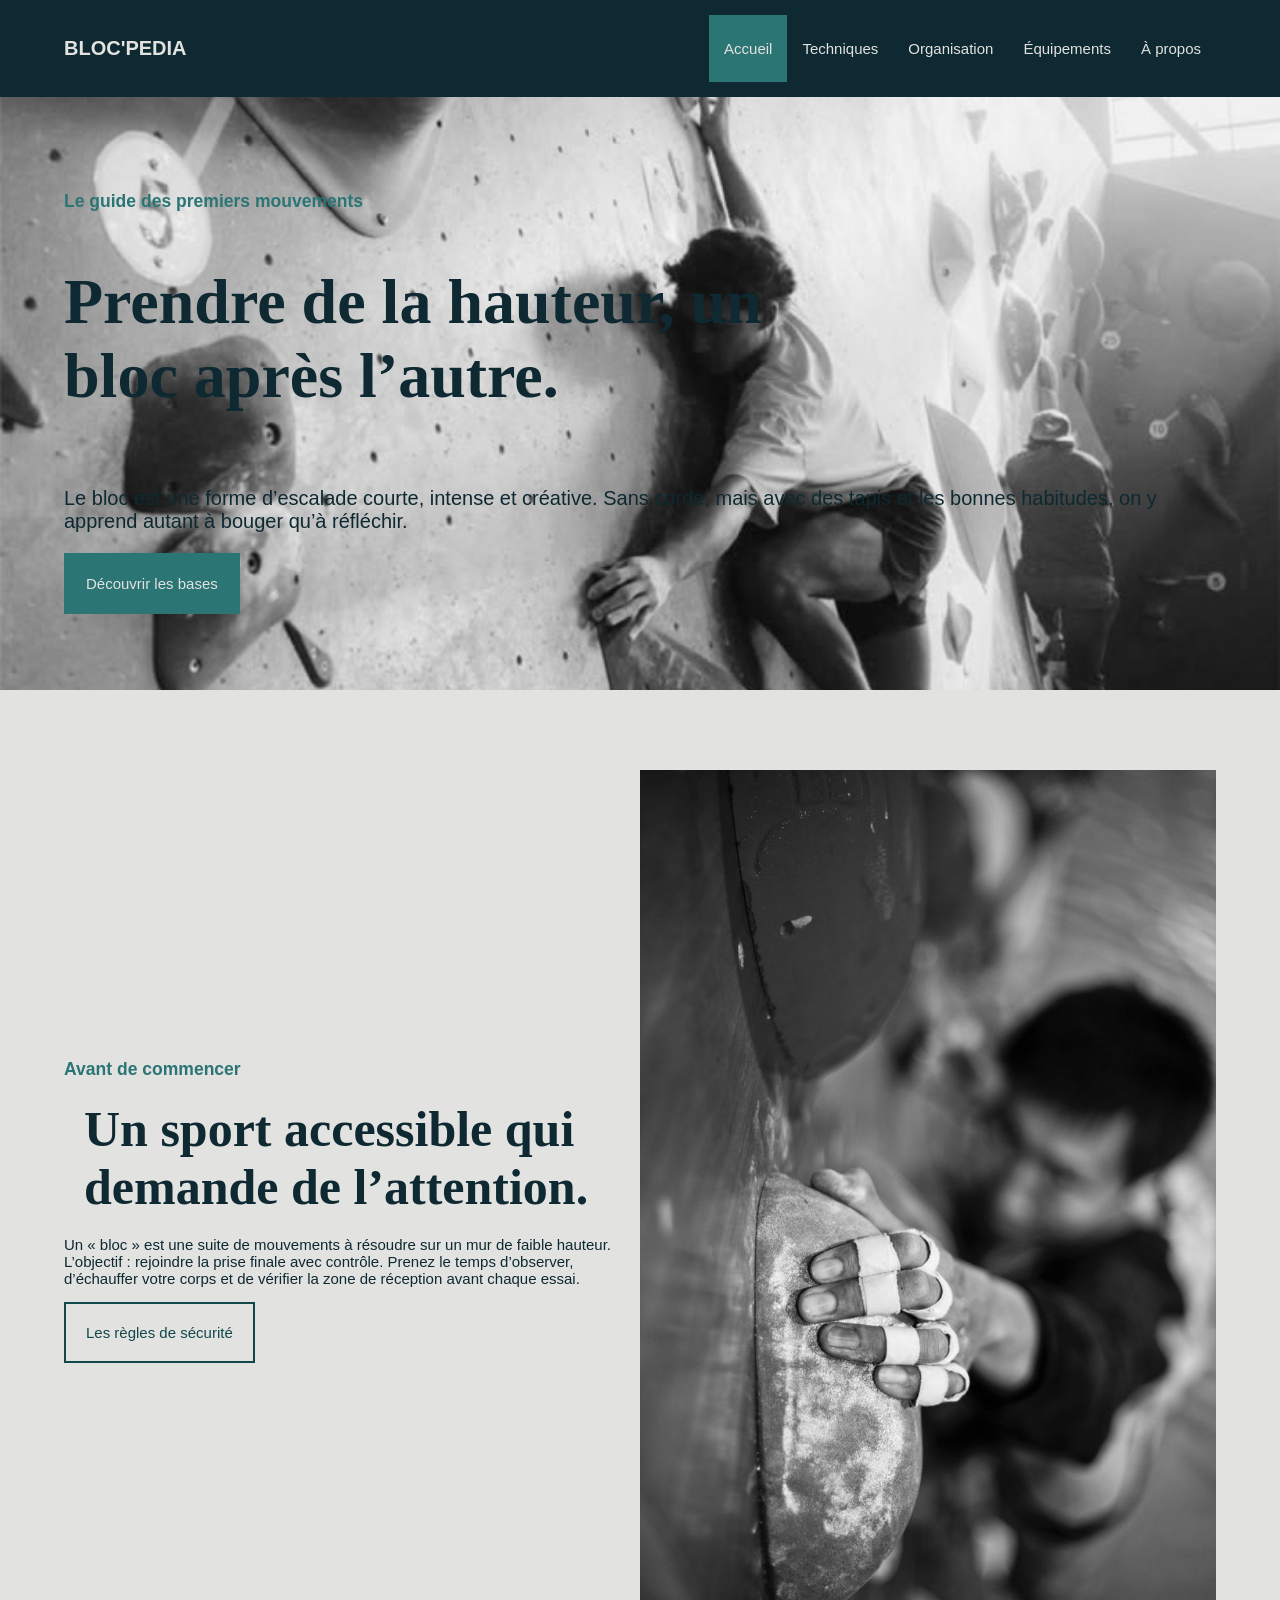
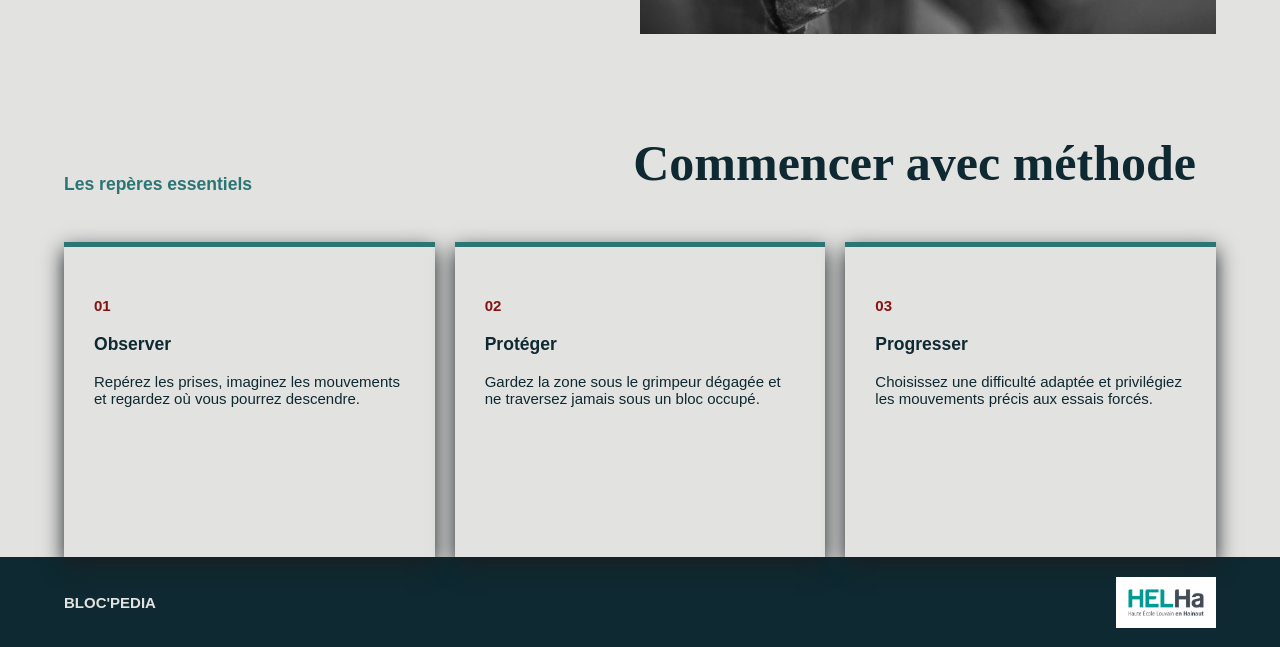
==== commit 1d77cebe: "optiMAX" ====
--- a/index.html
+++ b/index.html
@@ -28,52 +28,51 @@
     </header>
 
 
-        <section class="hero">
-            <div class="hero-content">
-                <h3 class="en-tete">Le guide des premiers mouvements</h3>
-                <h1>Prendre de la hauteur, un bloc après l’autre.</h1>
-                <p>Le bloc est une forme d’escalade courte, intense et créative. Sans corde, mais avec des tapis et les bonnes habitudes, on y apprend autant à bouger qu’à réfléchir.</p>
-                <a class="button" href="techniques.html">Découvrir les bases</a>
-            </div>
-        </section>
+    <section class="hero">
+        <div class="hero-content">
+            <h3 class="en-tete">Le guide des premiers mouvements</h3>
+            <h1>Prendre de la hauteur, un bloc après l’autre.</h1>
+            <p>Le bloc est une forme d’escalade courte, intense et créative. Sans corde, mais avec des tapis et les bonnes habitudes, on y apprend autant à bouger qu’à réfléchir.</p>
+            <a class="button" href="techniques.html">Découvrir les bases</a>
+        </div>
+    </section>
 
-        <section class="intro-grid">
-            <div>
-                <h3 class="en-tete">Avant de commencer</h3>
-                <h2>Un sport accessible qui demande de l’attention.</h2>
-                <p>Un « bloc » est une suite de mouvements à résoudre sur un mur de faible hauteur. L’objectif : rejoindre la prise finale avec contrôle. Prenez le temps d’observer, d’échauffer votre corps et de vérifier la zone de réception avant chaque essai.</p>
-                <a class="button alt" href="a-propos.html#securite">Les règles de sécurité</a>
-            </div>
-            <img src="image/prise.jpg" alt="Prises colorées sur un mur d'escalade">
-        </section>
+    <section class="intro-grid">
+        <div>
+            <h3 class="en-tete">Avant de commencer</h3>
+            <h2>Un sport accessible qui demande de l’attention.</h2>
+            <p>Un « bloc » est une suite de mouvements à résoudre sur un mur de faible hauteur. L’objectif : rejoindre la prise finale avec contrôle. Prenez le temps d’observer, d’échauffer votre corps et de vérifier la zone de réception avant chaque essai.</p>
+            <a class="button alt" href="a-propos.html#securite">Les règles de sécurité</a>
+        </div>
+        <img src="image/prise.jpg" alt="Prises colorées sur un mur d'escalade">
+    </section>
 
 
-            <div class="section-heading">
-                    <h3 class="en-tete">Les repères essentiels</h3>
-                    <h2>Commencer avec méthode</h2>          
-                <p>Trois réflexes simples rendent vos premières séances plus agréables et plus sûres.</p>
-            </div>
+    <div class="section-heading">
+        <h3 class="en-tete">Les repères essentiels</h3>
+        <h2>Commencer avec méthode</h2>          
+    </div>
 
 
-            <div class="cards">
-                <article class="card">
-                    <h4 class="card-number">01</h4>
-                    <h3>Observer</h3>
-                    <p>Repérez les prises, imaginez les mouvements et regardez où vous pourrez descendre.</p>
-                </article>
+    <div class="cards">
+        <article class="card">
+            <h4 class="card-number">01</h4>
+            <h3>Observer</h3>
+            <p>Repérez les prises, imaginez les mouvements et regardez où vous pourrez descendre.</p>
+        </article>
 
-                <article class="card">
-                    <h4 class="card-number">02</h4>
-                    <h3>Protéger</h3>
-                    <p>Gardez la zone sous le grimpeur dégagée et ne traversez jamais sous un bloc occupé.</p>
-                </article>
+        <article class="card">
+            <h4 class="card-number">02</h4>
+            <h3>Protéger</h3>
+            <p>Gardez la zone sous le grimpeur dégagée et ne traversez jamais sous un bloc occupé.</p>
+        </article>
 
-                <article class="card">
-                    <h4 class="card-number">03</h4>
-                    <h3>Progresser</h3>
-                    <p>Choisissez une difficulté adaptée et privilégiez les mouvements précis aux essais forcés.</p>
-                </article>
-            </div>
+        <article class="card">
+            <h4 class="card-number">03</h4>
+            <h3>Progresser</h3>
+            <p>Choisissez une difficulté adaptée et privilégiez les mouvements précis aux essais forcés.</p>
+        </article>
+    </div>
 
 
     <footer class="footer">
--- a/style.css
+++ b/style.css
@@ -1,3 +1,4 @@
+
 /*VARIABLES*/
 :root {
     --bleu-petrol: #0E2931;
@@ -24,6 +25,7 @@
 }
 
 .header-in {
+    width: 90%;
     max-width: 1200px;
     min-height: 75px;
     margin: auto;
@@ -36,7 +38,7 @@
     color: var(--gris-perle);
     text-decoration: none;
     font-size: 20px;
-    font-weight: 900px;
+    font-weight: 900;
     white-space: nowrap;
 }
 
@@ -61,7 +63,7 @@
     text-decoration: none;
 }
 
-.nav a:hover, .nav a [aria-current="page"] {
+.nav a:hover, .nav a[aria-current="page"] {
     background: var(--turquoise);
 }
 
@@ -71,26 +73,26 @@
 }
 
 .hero-content {
+    width: 90%;
     max-width: 1200px;
     margin: auto;
-    padding: 80px;
+    padding: clamp(25px, 6vw, 80px) 0;
 }
 
 .en-tete {
     color: var(--turquoise);
-    font-weight: 1000px;
-
+    font-weight: 900;
 }
 
 .hero h1 {
     max-width: 700px;
     font-family: Georgia, 'Times New Roman', serif;
-    font-size: clamp(50px, 5vw, 90px);
+    font-size: clamp(30px, 5vw, 90px);
 }
 
 .hero p {
-    font-size: 20px;
-    height: 50px;
+    font-size: clamp(15px, 2vw, 20px);
+    height: auto;
     display: inline-block;
 }
 
@@ -120,20 +122,28 @@
 }
 
 .intro-grid {
+    width: 90%;
     max-width: 1200px;
     margin: 80px auto;
     display: grid;
-    grid-template-columns: auto auto;
+    grid-template-columns: repeat(2, minmax(0, 1fr));
     align-items: center;
 }
 
 .intro-grid h2, .section-heading h2, .content h2 {
     margin: 20px;
     font-family: Georgia, 'Times New Roman', serif;
-    font-size: clamp(30px, 5vw, 50px);
+    font-size: clamp(25px, 4vw, 50px);
+}
+
+.intro-grid img {
+    width: 100%;
+    max-width: 100%;
+    height: auto;
 }
 
 .section-heading {
+    width: 90%;
     max-width: 1200px;
     margin: 0 auto 30px;
     display: flex;
@@ -142,10 +152,11 @@
 }
 
 .cards {
+    width: 90%;
     max-width: 1200px;
     margin: auto;
     display: grid;
-    grid-template-columns: repeat(3, 1fr);
+    grid-template-columns: repeat(3, minmax(0, 1fr));
     gap: 20px;
 }
 
@@ -159,17 +170,18 @@
 
 .card-number {
     color: var(--rouge-bordeaux);
-    font-weight: 900px;
+    font-weight: 900;
 }
 
 /*PAGES SECONDAIRES*/
 .page-intro, .content {
+    width: 90%;
     max-width: 1200px;
     margin: auto;
 }
 
 .page-intro {
-    padding: 72px 0 42px;
+    padding: clamp(35px, 6vw, 72px) 0 42px;
     text-align: center;
 }
 
@@ -177,7 +189,7 @@
     margin: 0;
     color: var(--bleu-petrol);
     font-family: Georgia, 'Times New Roman', serif;
-    font-size: clamp(50px, 7vw, 100px);
+    font-size: clamp(30px, 7vw, 100px);
 }
 
 .content {
@@ -186,8 +198,8 @@
 
 .split {
     display: grid;
-    grid-template-columns: 1fr 1fr;
-    gap: 40px;
+    grid-template-columns: repeat(2, minmax(0, 1fr));
+    gap: clamp(20px, 3vw, 40px);
     align-items: start;
     margin: 30px 0 70px;
 }
@@ -210,7 +222,7 @@
 
 .split-text h2 {
     color: var(--vert-canard);
-    font-size: 40px;
+    font-size: clamp(25px, 3vw, 40px);
 }
 
 .notice {
@@ -222,7 +234,7 @@
 /*ÉQUIPEMENTS*/
 .equipment-grid {
     display: grid;
-    grid-template-columns: repeat(2, 1fr);
+    grid-template-columns: repeat(2, minmax(0, 1fr));
     gap: 26px;
 }
 
@@ -233,8 +245,8 @@
 }
 
 .equipment-card img {
-    width: 100%;
-    height: 300px;
+    width: 80%;
+    height: clamp(180px, 25vw, 300px);
     object-fit: cover;
 }
 
@@ -245,7 +257,7 @@
 .equipment-card h2 {
     margin: 0 0 10px;
     color: var(--vert-canard);
-    font-size: 30px;
+    font-size: clamp(22px, 3vw, 30px);
 }
 
 .equipment-card p {
@@ -255,7 +267,7 @@
 /*TECHNIQUES*/
 .tech-grid {
     display: grid;
-    grid-template-columns: repeat(2, 1fr);
+    grid-template-columns: repeat(2, minmax(0, 1fr));
     gap: 25px;
     margin-bottom: 70px;
 }
@@ -272,7 +284,7 @@
     margin: 0 0 20px;
     color: var(--vert-canard);
     font-family: Georgia, 'Times New Roman', serif;
-    font-size: 30px;
+    font-size: clamp(22px, 3vw, 30px);
 }
 
 .tech:hover {
@@ -302,13 +314,11 @@
     background: var(--bleu-petrol);
 }
 
-.cotations h2,
-.security-section h2 {
+.cotations h2 {
     color: var(--vert-canard);
 }
 
 /* LIENS EXTERNES ET SÉCURITÉ */
-
 .externe-list {
     display: grid;
     gap: 20px;
@@ -323,7 +333,7 @@
     color: var(--vert-canard);
     background: var(--gris-perle);
     text-decoration: none;
-    font-weight: 800px;
+    font-weight: 800;
     transition: .2s ease;
 }
 
@@ -332,11 +342,6 @@
     background: var(--turquoise);
 }
 
-.checklist {
-    columns: 2;
-    padding-left: 20px;
-}
-
 /*PIED DE PAGE*/
 .footer {
     color: var(--gris-perle);
@@ -344,7 +349,8 @@
 }
 
 .footer-in {
-    width: 1200px;
+    width: 90%;
+    max-width: 1200px;
     min-height: 90px;
     margin: auto;
     display: flex;
@@ -354,12 +360,13 @@
 
 .footer-img {
     width: 100px;
+    max-width: 100%;
 }
 
 /*RESPONSIVE*/
 @media screen and (max-width: 780px) {
     .header-in {
-        width: 35px;
+        width: 90%;
         min-height: 65px;
         flex-wrap: wrap;
         padding: 0;
@@ -392,23 +399,19 @@
     }
 
     .hero-content, .page-intro, .content, .footer-inner, .intro-grid, .section-heading, .cards {
-        width: 1200px;
+        width: 90%;
     }
 
     .intro-grid, .split, .equipment-grid, .tech-grid, .cards {
         grid-template-columns: 1fr;
-        gap: 20px; 
+        gap: 20px;
     }
 
     .intro-grid {
-        margin: 54px;
+        margin: 54px auto;
     }
 
     .section-heading {
         display: block;
     }
-
-    .checklist {
-        columns: 1;
-    }
 }
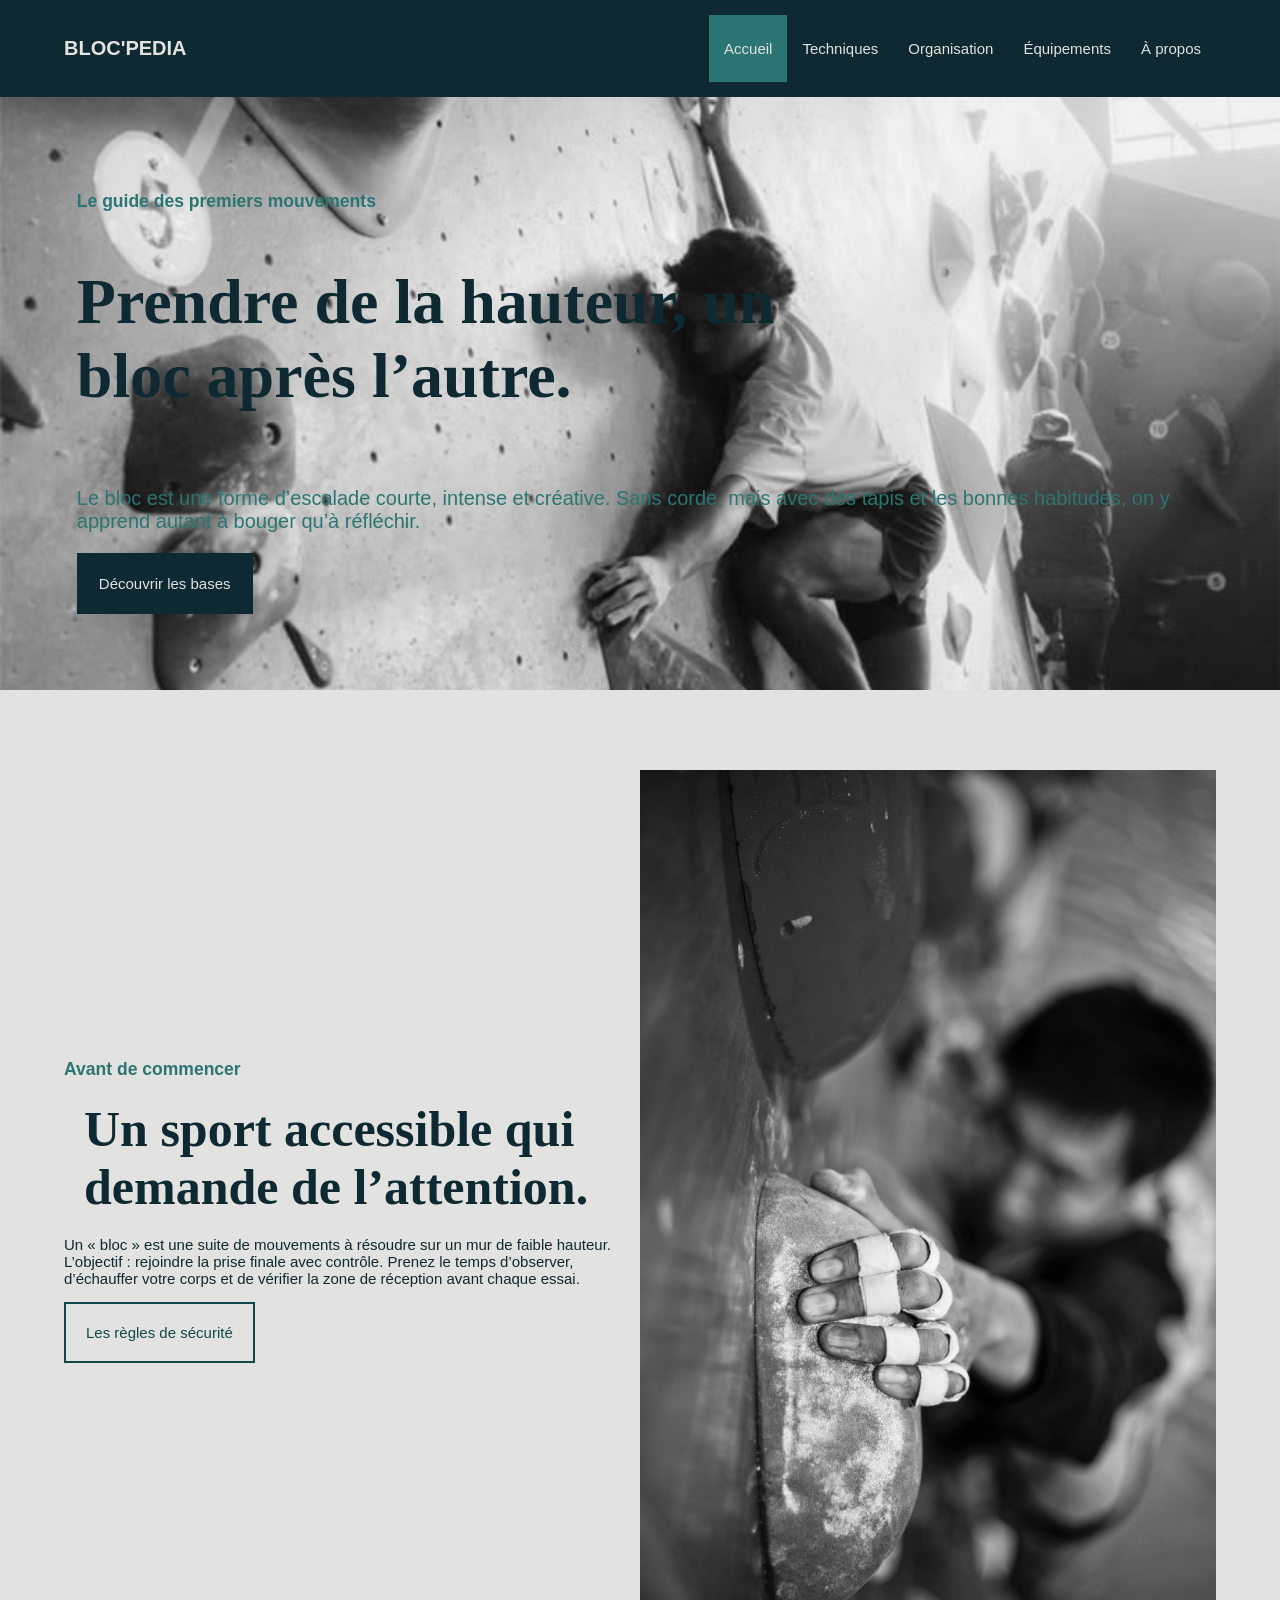
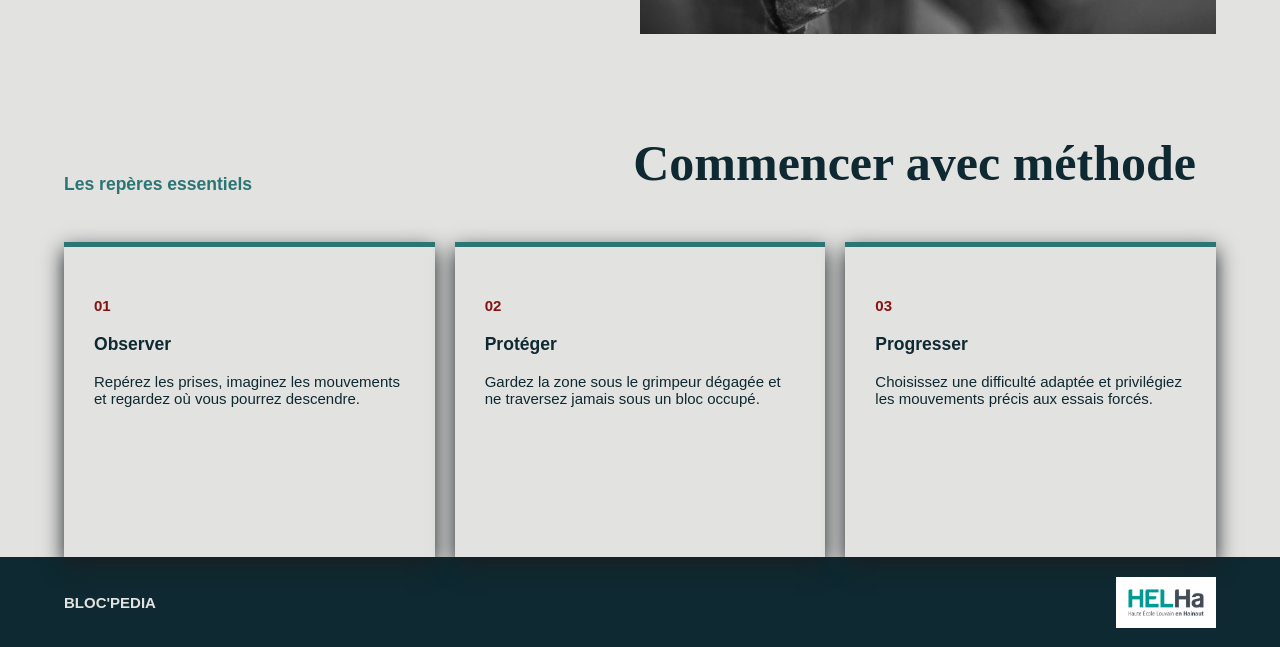
==== commit 93a65a7d: "27/11" ====
--- a/index.html
+++ b/index.html
@@ -4,7 +4,6 @@
     <meta charset="UTF-8">
     <meta name="viewport" content="width=device-width, initial-scale=1.0">
     <link rel="stylesheet" href="style.css">
-    <script src="script.js" defer></script>
     <title>BLOC'PEDIA — Accueil</title>
 </head>
 
@@ -44,7 +43,7 @@
             <p>Un « bloc » est une suite de mouvements à résoudre sur un mur de faible hauteur. L’objectif : rejoindre la prise finale avec contrôle. Prenez le temps d’observer, d’échauffer votre corps et de vérifier la zone de réception avant chaque essai.</p>
             <a class="button alt" href="a-propos.html#securite">Les règles de sécurité</a>
         </div>
-        <img src="image/prise.jpg" alt="Prises colorées sur un mur d'escalade">
+        <img src="image/prise.jpg">
     </section>
 
 
--- a/style.css
+++ b/style.css
@@ -21,6 +21,7 @@
 .header {
     position: sticky;
     top: 0;
+    z-index: 1;
     background: var(--bleu-petrol);
 }
 
@@ -69,14 +70,14 @@
 
 /*PAGE D'ACCUEIL*/
 .hero {
-    background: url('image/fond mur_bloc.jpg') center 50% / cover;
+    background: url('image/fond mur_bloc.jpg') center 50% / cover ;
 }
 
 .hero-content {
     width: 90%;
     max-width: 1200px;
     margin: auto;
-    padding: clamp(25px, 6vw, 80px) 0;
+    padding: clamp(25px, 6vw, 80px);
 }
 
 .en-tete {
@@ -94,14 +95,15 @@
     font-size: clamp(15px, 2vw, 20px);
     height: auto;
     display: inline-block;
+    color: var(--turquoise);
 }
 
 .button {
     display: inline-block;
     padding: 20px;
-    border: 2px solid var(--turquoise);
-    color: var(--gris-perle);
-    background: var(--turquoise);
+    border: 2px solid var(--bleu-petrol);
+    color: var(--gris-perle);
+    background: var(--bleu-petrol);
     text-decoration: none;
     transition: .5s;
 }
@@ -186,7 +188,6 @@
 }
 
 .page-intro h1 {
-    margin: 0;
     color: var(--bleu-petrol);
     font-family: Georgia, 'Times New Roman', serif;
     font-size: clamp(30px, 7vw, 100px);
@@ -231,38 +232,45 @@
     background: #d5d9d7;
 }
 
+
 /*ÉQUIPEMENTS*/
 .equipment-grid {
     display: grid;
-    grid-template-columns: repeat(2, minmax(0, 1fr));
-    gap: 26px;
+    grid-template-columns: 1fr 1fr;
+    gap: 25px;
 }
 
 .equipment-card {
+    position: relative;
     overflow: hidden;
-    background: var(--gris-perle);
-    box-shadow: var(--shadow);
 }
 
 .equipment-card img {
-    width: 80%;
-    height: clamp(180px, 25vw, 300px);
+    width: 100%;
+    height: 350px;
     object-fit: cover;
 }
 
-.equipment-card div {
-    padding: 25px;
-}
-
-.equipment-card h2 {
-    margin: 0 0 10px;
-    color: var(--vert-canard);
-    font-size: clamp(22px, 3vw, 30px);
-}
-
-.equipment-card p {
-    margin: 0;
-}
+.equipment-card:hover img {
+    filter: blur(5px);
+}
+
+.equipment-description {
+    position: absolute;
+    inset: 0;
+    flex-direction: column;
+    justify-content: center;
+    padding: 50px;
+    opacity: 0;
+    transition: .5s ease;
+    color: var(--gris-perle);
+    background: var(--shadow .35);
+}
+
+.equipment-card:hover .equipment-description {
+    opacity: 1;
+}
+
 
 /*TECHNIQUES*/
 .tech-grid {
